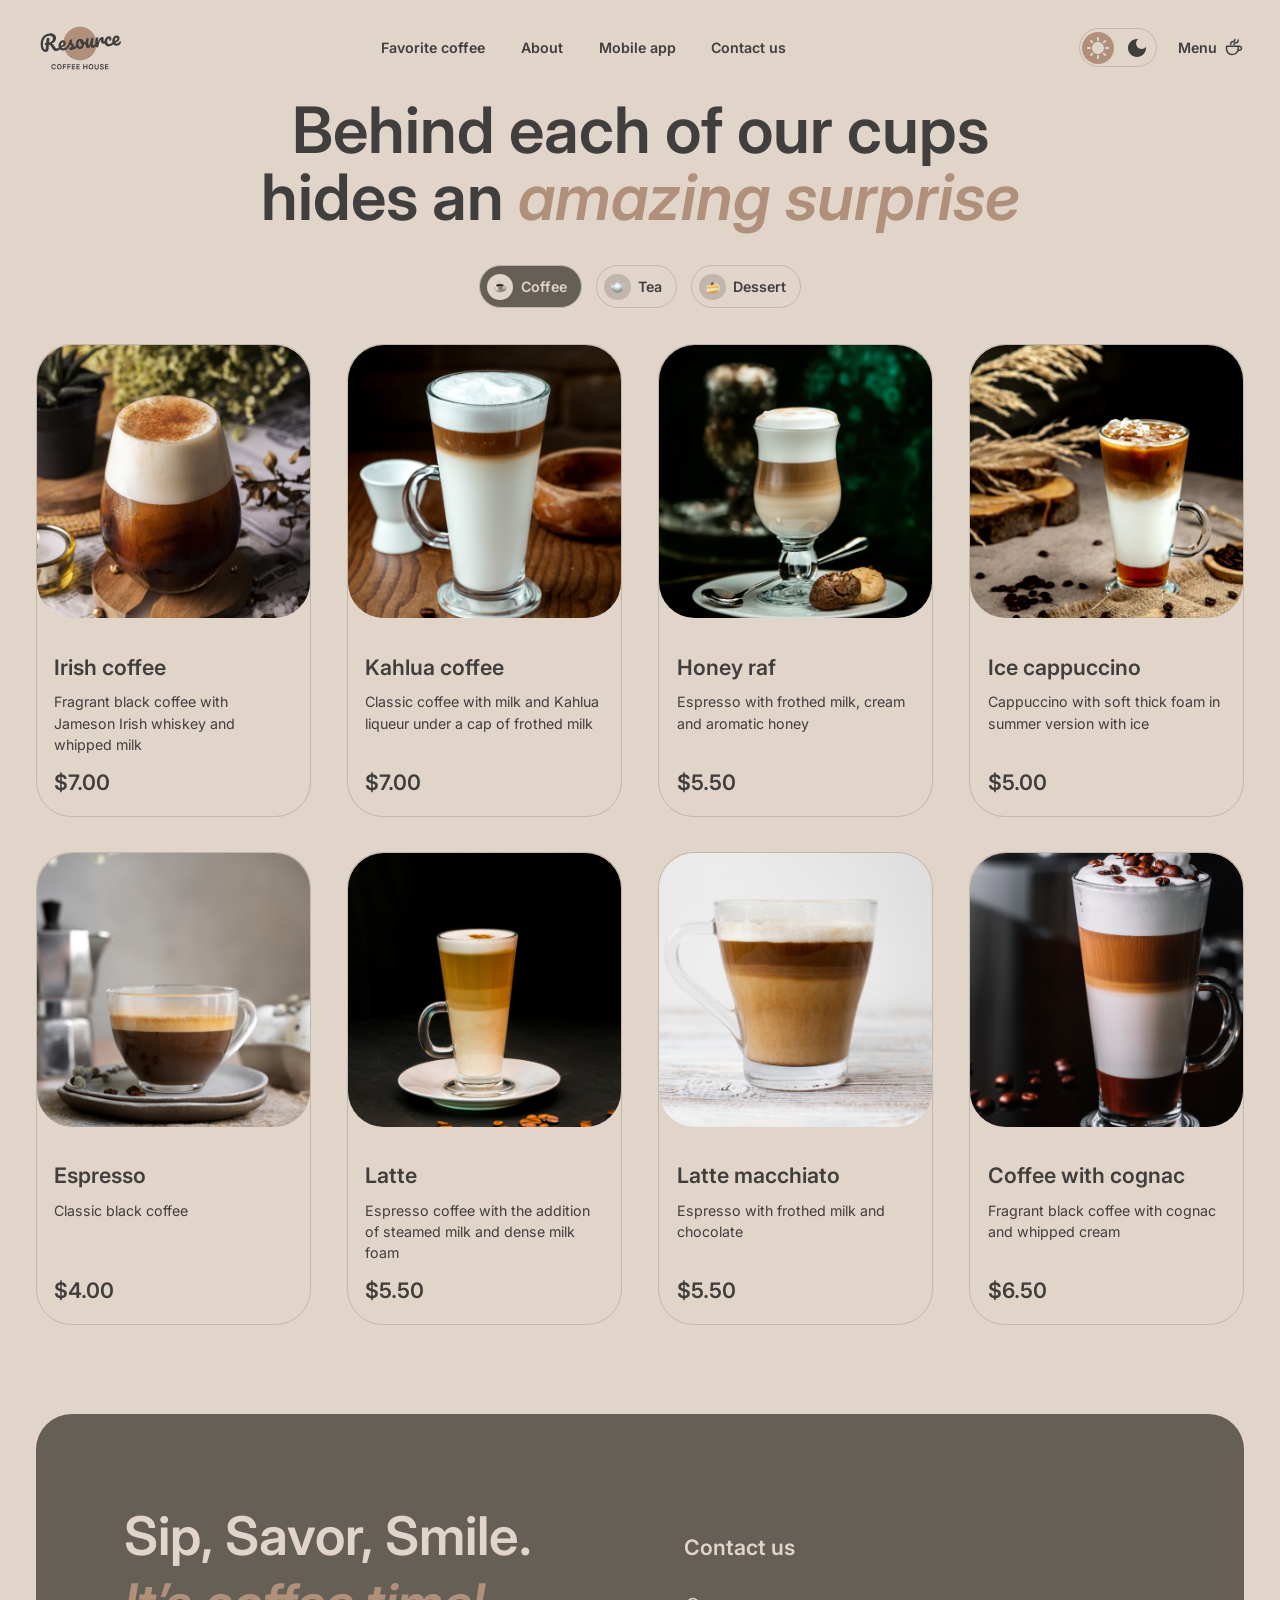
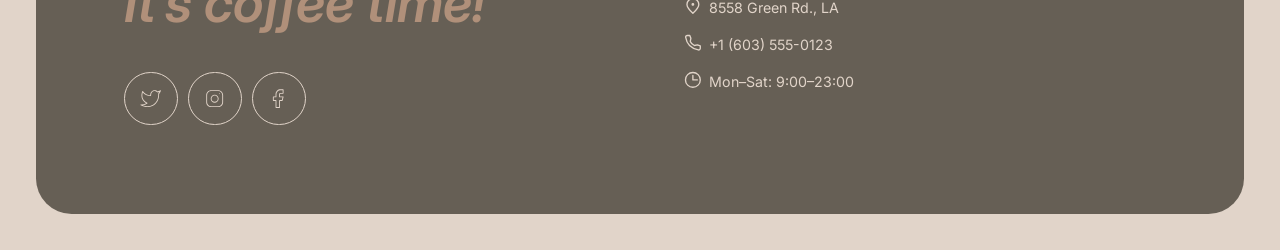
==== menu.html @ c84269b8 "fix: correct tel link URI format" ====
<!DOCTYPE html>
<html lang="en">

<head>
  <meta charset="UTF-8">
  <meta name="viewport" content="width=device-width, initial-scale=1.0">
  <link rel="icon" href="favicon.svg">
  <link rel="preconnect" href="https://fonts.googleapis.com">
  <link rel="preconnect" href="https://fonts.gstatic.com" crossorigin>
  <link
    href="https://fonts.googleapis.com/css2?family=Inter:ital,opsz,wght@0,14..32,100..900;1,14..32,100..900&display=swap"
    rel="stylesheet">
  <title>Coffee house</title>
  <link rel="stylesheet" href="common.css">
  <link rel="stylesheet" href="menu.css">
</head>

<body>
  <header>
    <a href="index.html" class="logo"><img src="assets/logo.svg" alt="Logo" width="100" height="60"></a>
    <nav>
      <ul>
        <li><a href="index.html#favs">Favorite coffee</a></li>
        <li><a href="index.html#about">About</a></li>
        <li><a href="index.html#apps">Mobile app</a></li>
        <li><a href="index.html#contacts">Contact us</a></li>
        <li><a href="menu.html" class="menu-link is-mobile">
          Menu <svg width="20" height="20" style="" viewBox="0 0 20 20" fill="none"
              xmlns="http://www.w3.org/2000/svg">
              <path
                d="M15.418 8.41699C16.9827 8.41699 18.2518 9.68534 18.252 11.25C18.2518 12.8146 16.9827 14.084 15.418 14.084H14.457C13.4932 16.5234 11.116 18.2499 8.33398 18.25C4.69822 18.25 1.75018 15.3027 1.75 11.667V9.7666C1.75004 9.02105 2.35503 8.41699 3.10059 8.41699H15.418ZM3.25 11.667C3.25018 14.4743 5.52665 16.75 8.33398 16.75C11.1412 16.7498 13.4168 14.4742 13.417 11.667V9.91699H3.25V11.667ZM14.917 11.667C14.917 11.9783 14.8934 12.2842 14.8516 12.584H15.418C16.1542 12.584 16.7518 11.9862 16.752 11.25C16.7518 10.5138 16.1542 9.91699 15.418 9.91699H14.917V11.667ZM10.835 1.75C11.2492 1.75 11.585 2.08579 11.585 2.5V2.91699C11.5848 4.25153 10.5025 5.33301 9.16797 5.33301C8.20173 5.33318 7.41814 6.11677 7.41797 7.08301V7.5C7.41797 7.91421 7.08218 8.25 6.66797 8.25C6.2539 8.24982 5.91797 7.91411 5.91797 7.5V7.08301C5.91814 5.28834 7.3733 3.83318 9.16797 3.83301C9.67412 3.83301 10.0848 3.4231 10.085 2.91699V2.5C10.085 2.08579 10.4207 1.75 10.835 1.75ZM14.167 2.16699C14.5812 2.16699 14.917 2.50278 14.917 2.91699V3.45312C14.9166 5.18191 13.515 6.58393 11.7861 6.58398C11.3771 6.58398 11.1336 6.7215 10.9902 6.87207C10.8376 7.03241 10.7501 7.25797 10.75 7.5C10.7498 7.91405 10.4141 8.25 10 8.25C9.58606 8.24982 9.2502 7.91394 9.25 7.5C9.25008 6.9091 9.46107 6.30138 9.90332 5.83691C10.3552 5.36249 11.0048 5.08398 11.7861 5.08398C12.6866 5.08393 13.4166 4.35348 13.417 3.45312V2.91699C13.417 2.50278 13.7528 2.16699 14.167 2.16699Z"
                fill="currentColor" />
            </svg>
        </a></li>
      </ul>
      <div class="header-actions">
        <div class="theme-switch">
          <button class="light active" type="button">
            <svg width="22" height="22" style="" viewBox="0 0 22 22" fill="none" xmlns="http://www.w3.org/2000/svg">
              <path
                d="M10 3V1C10 0.45 10.45 0 11 0C11.55 0 12 0.45 12 1V3C12 3.55 11.55 4 11 4C10.45 4 10 3.55 10 3ZM17.36 6.05L18.77 4.63C19.16 4.24 19.16 3.61 18.77 3.22C18.38 2.83 17.75 2.83 17.36 3.22L15.95 4.64C15.56 5.03 15.56 5.66 15.95 6.05C16.34 6.44 16.97 6.44 17.36 6.05ZM21 10H19C18.45 10 18 10.45 18 11C18 11.55 18.45 12 19 12H21C21.55 12 22 11.55 22 11C22 10.45 21.55 10 21 10ZM11 18C10.45 18 10 18.45 10 19V21C10 21.55 10.45 22 11 22C11.55 22 12 21.55 12 21V19C12 18.45 11.55 18 11 18ZM4.64 6.05L3.22 4.64C2.83 4.25 2.83 3.61 3.22 3.23C3.61 2.85 4.25 2.84 4.63 3.23L6.04 4.64C6.43 5.03 6.43 5.67 6.04 6.05C5.65 6.43 5.02 6.44 4.64 6.05ZM15.95 15.95C15.56 16.34 15.56 16.98 15.95 17.36L17.36 18.77C17.75 19.16 18.39 19.16 18.77 18.77C19.16 18.38 19.16 17.74 18.77 17.36L17.36 15.95C16.98 15.56 16.34 15.56 15.95 15.95ZM1 12H3C3.55 12 4 11.55 4 11C4 10.45 3.55 10 3 10H1C0.45 10 0 10.45 0 11C0 11.55 0.45 12 1 12ZM4.64 18.78L6.05 17.37C6.44 16.98 6.44 16.34 6.05 15.96C5.66 15.58 5.02 15.57 4.64 15.96L3.23 17.37C2.84 17.76 2.84 18.4 3.23 18.78C3.61 19.17 4.25 19.17 4.64 18.78ZM11 5C7.69 5 5 7.69 5 11C5 14.31 7.69 17 11 17C14.31 17 17 14.31 17 11C17 7.69 14.31 5 11 5Z"
                fill="currentColor" />
            </svg>
          </button>
          <button type="button" class="dark">
            <svg width="18" height="18" style="" viewBox="0 0 18 18" fill="none" xmlns="http://www.w3.org/2000/svg">
              <path
                d="M9 0C4.03 0 0 4.03 0 9C0 13.97 4.03 18 9 18C13.97 18 18 13.97 18 9C18 8.54 17.96 8.08 17.9 7.64C16.92 9.01 15.32 9.9 13.5 9.9C10.52 9.9 8.1 7.48 8.1 4.5C8.1 2.69 8.99 1.08 10.36 0.0999999C9.92 0.0399999 9.46 0 9 0Z"
                fill="currentColor" />
            </svg>
          </button>
        </div>
        <a href="menu.html" class="menu-link is-desktop">Menu <svg width="20" height="20" style="" viewBox="0 0 20 20" fill="none"
            xmlns="http://www.w3.org/2000/svg">
            <path
              d="M15.418 8.41699C16.9827 8.41699 18.2518 9.68534 18.252 11.25C18.2518 12.8146 16.9827 14.084 15.418 14.084H14.457C13.4932 16.5234 11.116 18.2499 8.33398 18.25C4.69822 18.25 1.75018 15.3027 1.75 11.667V9.7666C1.75004 9.02105 2.35503 8.41699 3.10059 8.41699H15.418ZM3.25 11.667C3.25018 14.4743 5.52665 16.75 8.33398 16.75C11.1412 16.7498 13.4168 14.4742 13.417 11.667V9.91699H3.25V11.667ZM14.917 11.667C14.917 11.9783 14.8934 12.2842 14.8516 12.584H15.418C16.1542 12.584 16.7518 11.9862 16.752 11.25C16.7518 10.5138 16.1542 9.91699 15.418 9.91699H14.917V11.667ZM10.835 1.75C11.2492 1.75 11.585 2.08579 11.585 2.5V2.91699C11.5848 4.25153 10.5025 5.33301 9.16797 5.33301C8.20173 5.33318 7.41814 6.11677 7.41797 7.08301V7.5C7.41797 7.91421 7.08218 8.25 6.66797 8.25C6.2539 8.24982 5.91797 7.91411 5.91797 7.5V7.08301C5.91814 5.28834 7.3733 3.83318 9.16797 3.83301C9.67412 3.83301 10.0848 3.4231 10.085 2.91699V2.5C10.085 2.08579 10.4207 1.75 10.835 1.75ZM14.167 2.16699C14.5812 2.16699 14.917 2.50278 14.917 2.91699V3.45312C14.9166 5.18191 13.515 6.58393 11.7861 6.58398C11.3771 6.58398 11.1336 6.7215 10.9902 6.87207C10.8376 7.03241 10.7501 7.25797 10.75 7.5C10.7498 7.91405 10.4141 8.25 10 8.25C9.58606 8.24982 9.2502 7.91394 9.25 7.5C9.25008 6.9091 9.46107 6.30138 9.90332 5.83691C10.3552 5.36249 11.0048 5.08398 11.7861 5.08398C12.6866 5.08393 13.4166 4.35348 13.417 3.45312V2.91699C13.417 2.50278 13.7528 2.16699 14.167 2.16699Z"
              fill="currentColor" />
          </svg></a>
        <button class="menu-button" type="button" aria-expanded="false" aria-controls="mobile-menu">
          <svg width="44" height="44" style="" viewBox="0 0 44 44" fill="none" xmlns="http://www.w3.org/2000/svg">
            <rect x="0.5" y="0.5" width="43" height="43" rx="21.5" stroke="currentColor" />
            <path d="M14 18H30" stroke="currentColor" stroke-width="1.5" stroke-linecap="round"
              stroke-linejoin="round" />
            <path d="M14 26H30" stroke="currentColor" stroke-width="1.5" stroke-linecap="round"
              stroke-linejoin="round" />
          </svg>
        </button>
      </div>
    </nav>
  </header>
  <main>
    <section>
      <h1>Behind each of our cups hides an <span class="accent">amazing surprise</span></h1>
      <div class="tabs" data-collapsed="true">
        <form class="tabs__buttons">
          <label for="coffee"><input type="radio" name="tab" id="coffee" checked><div class="icon"><img src="assets/icons/coffee.png" alt=""></div>Coffee</label>
          <label for="tea"><input type="radio" name="tab" id="tea"><div class="icon"><img src="assets/icons/teapot.png" alt=""></div>Tea</label>
          <label for="dessert"><input type="radio" name="tab" id="dessert"><div class="icon"><img src="assets/icons/cake.png" alt=""></div>Dessert</label>
        </form>
        <div class="tabs__content">
          <article class="card" data-category="coffee">
            <div class="card__image">
              <img src="assets/menu/coffee-1.png" alt="Irish coffee"></div>
            <div class="card__content">
              <h3 class="card__title">Irish coffee</h3>
              <p class="card__description">Fragrant black coffee with Jameson Irish whiskey and whipped milk</p>
              <p class="card__price">$7.00</p>
            </div>
          </article>
          <article class="card" data-category="coffee">
            <div class="card__image">
              <img src="assets/menu/coffee-2.png" alt="Kahlua coffee"></div>
            <div class="card__content">
              <h3 class="card__title">Kahlua coffee</h3>
              <p class="card__description">Classic coffee with milk and Kahlua liqueur under a cap of frothed milk</p>
              <p class="card__price">$7.00</p>
            </div>
          </article>
          <article class="card" data-category="coffee">
            <div class="card__image">
              <img src="assets/menu/coffee-3.png" alt="Honey raf"></div>
            <div class="card__content">
              <h3 class="card__title">Honey raf</h3>
              <p class="card__description">Espresso with frothed milk, cream and aromatic honey</p>
              <p class="card__price">$5.50</p>
            </div>
          </article>
          <article class="card" data-category="coffee">
            <div class="card__image">
              <img src="assets/menu/coffee-4.png" alt="Ice cappuccino"></div>
            <div class="card__content">
              <h3 class="card__title">Ice cappuccino</h3>
              <p class="card__description">Cappuccino with soft thick foam in summer version with ice</p>
              <p class="card__price">$5.00</p>
            </div>
          </article>
          <article class="card" data-category="coffee">
            <div class="card__image">
              <img src="assets/menu/coffee-5.png" alt="Espresso"></div>
            <div class="card__content">
              <h3 class="card__title">Espresso</h3>
              <p class="card__description">Classic black coffee</p>
              <p class="card__price">$4.00</p>
            </div>
          </article>
          <article class="card" data-category="coffee">
            <div class="card__image">
              <img src="assets/menu/coffee-6.png" alt="Latte"></div>
            <div class="card__content">
              <h3 class="card__title">Latte</h3>
              <p class="card__description">Espresso coffee with the addition of steamed milk and dense milk foam</p>
              <p class="card__price">$5.50</p>
            </div>
          </article>
          <article class="card" data-category="coffee">
            <div class="card__image">
              <img src="assets/menu/coffee-7.png" alt="Latte macchiato"></div>
            <div class="card__content">
              <h3 class="card__title">Latte macchiato</h3>
              <p class="card__description">Espresso with frothed milk and chocolate</p>
              <p class="card__price">$5.50</p>
            </div>
          </article>
          <article class="card" data-category="coffee">
            <div class="card__image">
              <img src="assets/menu/coffee-8.png" alt="Coffee with cognac"></div>
            <div class="card__content">
              <h3 class="card__title">Coffee with cognac</h3>
              <p class="card__description">Fragrant black coffee with cognac and whipped cream</p>
              <p class="card__price">$6.50</p>
            </div>
          </article>
          <article class="card" data-category="tea">
            <div class="card__image">
              <img src="assets/menu/tea-1.png" alt="Moroccan"></div>
            <div class="card__content">
              <h3 class="card__title">Moroccan</h3>
              <p class="card__description">Fragrant black tea with the addition of tangerine, cinnamon, honey, lemon and mint</p>
              <p class="card__price">$4.50</p>
            </div>
          </article>
          <article class="card" data-category="tea">
            <div class="card__image">
              <img src="assets/menu/tea-2.png" alt="Ginger"></div>
            <div class="card__content">
              <h3 class="card__title">Ginger</h3>
              <p class="card__description">Original black tea with fresh ginger, lemon and honey</p>
              <p class="card__price">$5.00</p>
            </div>
          </article>
          <article class="card" data-category="tea">
            <div class="card__image">
              <img src="assets/menu/tea-3.png" alt="Cranberry"></div>
            <div class="card__content">
              <h3 class="card__title">Cranberry</h3>
              <p class="card__description">Invigorating black tea with cranberry and honey</p>
              <p class="card__price">$5.00</p>
            </div>
          </article>
          <article class="card" data-category="tea">
            <div class="card__image">
              <img src="assets/menu/tea-4.png" alt="Sea buckthorn"></div>
            <div class="card__content">
              <h3 class="card__title">Sea buckthorn</h3>
              <p class="card__description">Toning sweet black tea with sea buckthorn, fresh thyme and cinnamon</p>
              <p class="card__price">$5.50</p>
            </div>
          </article>
          <article class="card" data-category="dessert">
            <div class="card__image">
              <img src="assets/menu/dessert-1.png" alt="Marble cheesecake"></div>
            <div class="card__content">
              <h3 class="card__title">Marble cheesecake</h3>
              <p class="card__description">Philadelphia cheese with lemon zest on a light sponge cake and red currant jam</p>
              <p class="card__price">$3.50</p>
            </div>
          </article>
          <article class="card" data-category="dessert">
            <div class="card__image">
              <img src="assets/menu/dessert-2.png" alt="Red velvet"></div>
            <div class="card__content">
              <h3 class="card__title">Red velvet</h3>
              <p class="card__description">Layer cake with cream cheese frosting</p>
              <p class="card__price">$4.00</p>
            </div>
          </article>
          <article class="card" data-category="dessert">
            <div class="card__image">
              <img src="assets/menu/dessert-3.png" alt="Cheesecakes"></div>
            <div class="card__content">
              <h3 class="card__title">Cheesecakes</h3>
              <p class="card__description">Soft cottage cheese pancakes with sour cream and fresh berries and sprinkled with powdered sugar</p>
              <p class="card__price">$4.50</p>
            </div>
          </article>
          <article class="card" data-category="dessert">
            <div class="card__image">
              <img src="assets/menu/dessert-4.png" alt="Creme brulee"></div>
            <div class="card__content">
              <h3 class="card__title">Creme brulee</h3>
              <p class="card__description">Delicate creamy dessert in a caramel basket with wild berries</p>
              <p class="card__price">$4.00</p>
            </div>
          </article>
          <article class="card" data-category="dessert">
            <div class="card__image">
              <img src="assets/menu/dessert-5.png" alt="Pancakes"></div>
            <div class="card__content">
              <h3 class="card__title">Pancakes</h3>
              <p class="card__description">Tender pancakes with strawberry jam and fresh strawberries</p>
              <p class="card__price">$4.50</p>
            </div>
          </article>
          <article class="card" data-category="dessert">
            <div class="card__image">
              <img src="assets/menu/dessert-6.png" alt="Honey cake"></div>
            <div class="card__content">
              <h3 class="card__title">Honey cake</h3>
              <p class="card__description">Classic honey cake with delicate custard</p>
              <p class="card__price">$4.50</p>
            </div>
          </article>
          <article class="card" data-category="dessert">
            <div class="card__image">
              <img src="assets/menu/dessert-7.png" alt="Chocolate cake"></div>
            <div class="card__content">
              <h3 class="card__title">Chocolate cake</h3>
              <p class="card__description">Cake with hot chocolate filling and nuts with dried apricots</p>
              <p class="card__price">$5.50</p>
            </div>
          </article>
          <article class="card" data-category="dessert">
            <div class="card__image">
              <img src="assets/menu/dessert-8.png" alt="Black forest"></div>
            <div class="card__content">
              <h3 class="card__title">Black forest</h3>
              <p class="card__description">A combination of thin sponge cake with cherry jam and light chocolate mousse</p>
              <p class="card__price">$6.50</p>
            </div>
          </article>
        </div>
      </div>
      <button class="load-button">
        <svg width="100%" style="" viewBox="0 0 24 24" fill="none" xmlns="http://www.w3.org/2000/svg">
        <path d="M1.5 12C1.5 6.20101 6.20101 1.5 12 1.5C16.3064 1.5 20.0062 4.09248 21.626 7.7998C21.7365 8.05281 21.6211 8.34741 21.3682 8.45801C21.1151 8.56855 20.8206 8.45318 20.71 8.2002C19.2435 4.84393 15.8948 2.5 12 2.5C6.75329 2.5 2.5 6.75329 2.5 12C2.5 17.2467 6.75329 21.5 12 21.5C16.7619 21.5 20.706 17.9959 21.3936 13.4258C21.4346 13.1527 21.6898 12.9648 21.9629 13.0059C22.2357 13.0471 22.4238 13.3013 22.3828 13.5742C21.6228 18.6265 17.2641 22.5 12 22.5C6.20101 22.5 1.5 17.799 1.5 12Z" fill="currentColor"/>
        <path d="M21.5 7.40039V3C21.5 2.72386 21.7239 2.5 22 2.5C22.2761 2.5 22.5 2.72386 22.5 3V7.40039C22.4998 8.00759 22.0076 8.49979 21.4004 8.5H17C16.7239 8.5 16.5 8.27614 16.5 8C16.5 7.72386 16.7239 7.5 17 7.5H21.4004C21.4553 7.49979 21.4998 7.45531 21.5 7.40039Z" fill="currentColor"/>
        </svg>
      </button>
    </section>
  </main>

  <footer class="footer" id="contacts">
    <div class="footer__column">
      <h2>Sip, Savor, Smile.&#10;<span class="accent">It’s coffee time!</span></h2>
      <div class="footer__socials">
        <a href="https://x.com" target="_blank" class="footer__social">
          <svg width="100%" style="" viewBox="0 0 24 24" fill="none" xmlns="http://www.w3.org/2000/svg">
          <path d="M14.7042 2.82712C15.6572 2.46345 16.699 2.40179 17.6886 2.64938C18.5666 2.86911 19.3654 3.32363 20.002 3.96091C20.4822 3.78023 21.0843 3.48732 21.6173 3.20602C21.9342 3.03876 22.2174 2.88186 22.421 2.76657C22.5227 2.70898 22.6042 2.66138 22.6602 2.62888C22.6882 2.61264 22.7102 2.60023 22.7247 2.59177C22.7317 2.58765 22.7368 2.58408 22.7403 2.582C22.7419 2.58107 22.7434 2.58054 22.7442 2.58005H22.7452C22.9293 2.47131 23.1628 2.4909 23.3253 2.62985C23.4877 2.76889 23.544 2.9966 23.4649 3.19528H23.464V3.19723C23.4633 3.19877 23.4621 3.20128 23.461 3.20407C23.4588 3.20965 23.4555 3.21812 23.4513 3.22848C23.4428 3.24927 23.43 3.27908 23.4141 3.31735C23.3822 3.39449 23.3363 3.50594 23.2774 3.64157C23.1598 3.91241 22.9918 4.28443 22.7911 4.68942C22.4412 5.3953 21.9617 6.25908 21.4522 6.84079C21.4828 7.06196 21.4993 7.2853 21.5001 7.50876V7.50973C21.5001 13.4345 18.6568 17.7347 14.6104 19.8886C10.576 22.036 5.39518 22.024 0.75692 19.4472C0.554653 19.3347 0.456135 19.0978 0.518638 18.875C0.581144 18.6522 0.788397 18.5017 1.01961 18.5107C3.10299 18.5936 5.1612 18.0884 6.96395 17.0644C5.09785 16.087 3.83004 14.8706 2.99911 13.5586C2.05225 12.0634 1.69162 10.4742 1.62606 9.03317C1.56065 7.59411 1.78865 6.29188 2.03133 5.35348C2.15298 4.88314 2.27973 4.50078 2.37606 4.23434C2.42414 4.10138 2.46494 3.99706 2.49422 3.92477C2.50888 3.88859 2.52003 3.85951 2.5284 3.83981C2.53253 3.83011 2.53675 3.82287 2.53915 3.81735C2.54036 3.81457 2.54133 3.81221 2.54208 3.81052L2.54305 3.80856V3.80759C2.54484 3.80807 2.57077 3.81894 2.96493 3.99411L2.54305 3.80661C2.6162 3.64227 2.77224 3.53024 2.95126 3.51266C3.13052 3.49522 3.30574 3.57524 3.40926 3.72263C4.37219 5.09378 5.65972 6.20566 7.15633 6.95895C8.5076 7.63902 9.99177 8.0068 11.5001 8.04001V7.54001C11.4878 6.52226 11.7877 5.52479 12.3595 4.68259C12.9324 3.83865 13.7512 3.19086 14.7042 2.82712ZM17.4454 3.61911C16.6546 3.42131 15.8222 3.47103 15.0606 3.76169C14.299 4.05239 13.6445 4.56966 13.1866 5.24411C12.7287 5.91864 12.4892 6.71798 12.5001 7.53317V8.54001C12.5001 8.8111 12.2838 9.03298 12.0128 9.04001C10.1731 9.08767 8.34996 8.67989 6.70614 7.85251C5.34111 7.16545 4.13581 6.20577 3.16024 5.03806C3.10825 5.20531 3.05404 5.39489 3.00008 5.60348C2.77402 6.47758 2.56453 7.67636 2.62411 8.98727C2.6836 10.296 3.01071 11.7064 3.84481 13.0234C4.67691 14.3372 6.03322 15.5882 8.20321 16.5527C8.36911 16.6264 8.48198 16.785 8.49813 16.9658C8.51417 17.1464 8.43131 17.3219 8.28133 17.4238C6.70085 18.4966 4.89728 19.174 3.02157 19.417C6.87969 20.9558 10.9231 20.7178 14.1397 19.0058C17.8427 17.0349 20.4996 13.0858 20.5001 7.51169L20.4952 7.32614C20.486 7.14097 20.4636 6.95664 20.4288 6.77438C20.3975 6.61045 20.4506 6.44138 20.5694 6.32419C21.0133 5.88634 21.5012 5.03885 21.8946 4.24509C21.9072 4.21975 21.9185 4.19398 21.9307 4.16891C21.3135 4.48988 20.5692 4.84831 20.004 5.01852C19.8157 5.07514 19.6115 5.01649 19.4825 4.86813C18.9475 4.25301 18.2363 3.817 17.4454 3.61911Z" fill="currentColor"/>
          </svg>
        </a>
        <a href="https://www.instagram.com/" target="_blank" class="footer__social">
          <svg width="100%" style="" viewBox="0 0 24 24" fill="none" xmlns="http://www.w3.org/2000/svg">
          <path d="M15.5 12C15.5 10.067 13.933 8.5 12 8.5C10.067 8.5 8.5 10.067 8.5 12C8.5 13.933 10.067 15.5 12 15.5C13.933 15.5 15.5 13.933 15.5 12ZM16.5 12C16.5 14.4853 14.4853 16.5 12 16.5C9.51472 16.5 7.5 14.4853 7.5 12C7.5 9.51472 9.51472 7.5 12 7.5C14.4853 7.5 16.5 9.51472 16.5 12Z" fill="currentColor"/>
          <path d="M20.5 8C20.5 5.51472 18.4853 3.5 16 3.5H8C5.51472 3.5 3.5 5.51472 3.5 8V16C3.5 18.4853 5.51472 20.5 8 20.5H16C18.4853 20.5 20.5 18.4853 20.5 16V8ZM21.5 16C21.5 19.0376 19.0376 21.5 16 21.5H8C4.96243 21.5 2.5 19.0376 2.5 16V8C2.5 4.96243 4.96243 2.5 8 2.5H16C19.0376 2.5 21.5 4.96243 21.5 8V16Z" fill="currentColor"/>
          <path d="M17.1389 6.16411C17.3236 5.95919 17.6398 5.94238 17.8449 6.127C18.0501 6.31164 18.0665 6.62779 17.882 6.83306L17.8723 6.84477C17.6875 7.05003 17.3705 7.06661 17.1652 6.88188C16.9603 6.69724 16.9438 6.38104 17.1281 6.17583L17.1389 6.16411Z" fill="currentColor"/>
          </svg>
        </a>
        <a href="https://www.facebook.com/" target="_blank" class="footer__social">
          <svg width="100%" style="" viewBox="0 0 24 24" fill="none" xmlns="http://www.w3.org/2000/svg">
          <path d="M12.5 7C12.5 6.60217 12.6581 6.22076 12.9395 5.93945C13.2208 5.65815 13.6022 5.5 14 5.5H16.5V2.5H14C12.8065 2.5 11.6623 2.97445 10.8184 3.81836C9.97445 4.66227 9.5 5.80653 9.5 7V10C9.5 10.2761 9.27614 10.5 9 10.5H6.5V13.5H9C9.27614 13.5 9.5 13.7239 9.5 14V21.5H12.5V14C12.5 13.7239 12.7239 13.5 13 13.5H15.6094L16.3594 10.5H13C12.7239 10.5 12.5 10.2761 12.5 10V7ZM13.5 9.5H17C17.154 9.5 17.2998 9.57102 17.3945 9.69238C17.4891 9.81364 17.5226 9.9719 17.4854 10.1211L16.4854 14.1211C16.4297 14.3437 16.2294 14.5 16 14.5H13.5V22C13.5 22.2761 13.2761 22.5 13 22.5H9C8.72386 22.5 8.5 22.2761 8.5 22V14.5H6C5.72386 14.5 5.5 14.2761 5.5 14V10C5.5 9.72386 5.72386 9.5 6 9.5H8.5V7C8.5 5.54131 9.07988 4.14278 10.1113 3.11133C11.1428 2.07988 12.5413 1.5 14 1.5H17C17.2761 1.5 17.5 1.72386 17.5 2V6C17.5 6.27614 17.2761 6.5 17 6.5H14C13.8674 6.5 13.7403 6.55272 13.6465 6.64648C13.5527 6.74025 13.5 6.86739 13.5 7V9.5Z" fill="currentColor"/>
          </svg>
        </a>
      </div>
    </div>
    <div class="footer__column">
      <h3>Contact us</h3>
      <ul class="footer__links">
        <li><a href="https://maps.app.goo.gl/jWRmJxJvKjDyXDbYA" target="_blank">
            <svg width="100%" style="" viewBox="0 0 20 20" fill="none" xmlns="http://www.w3.org/2000/svg">
              <path
                d="M16.6663 8.33329C16.6663 12.0152 9.99967 18.3333 9.99967 18.3333C9.99967 18.3333 3.33301 12.0152 3.33301 8.33329C3.33301 4.65139 6.31778 1.66663 9.99967 1.66663C13.6816 1.66663 16.6663 4.65139 16.6663 8.33329Z"
                stroke="currentColor" stroke-width="1.5" />
              <path
                d="M10.0003 9.16667C10.4606 9.16667 10.8337 8.79357 10.8337 8.33333C10.8337 7.8731 10.4606 7.5 10.0003 7.5C9.54009 7.5 9.16699 7.8731 9.16699 8.33333C9.16699 8.79357 9.54009 9.16667 10.0003 9.16667Z"
                fill="currentColor" stroke="currentColor" stroke-width="1.5" stroke-linecap="round"
                stroke-linejoin="round" />
            </svg>8558 Green Rd., LA</a></li>
        <li><a href="tel:+16035550123" rel="tel" target="_blank">
            <svg width="100%" style="" viewBox="0 0 20 20" fill="none" xmlns="http://www.w3.org/2000/svg">
              <path
                d="M15.0984 12.2516L11.6665 12.9166C9.34845 11.7531 7.91654 10.4166 7.08321 8.33329L7.72483 4.89154L6.51197 1.66663L3.72946 1.66663C2.60191 1.66663 1.71466 2.59958 1.90108 3.71161C2.29888 6.08454 3.37231 10.0391 6.24987 12.9166C9.27338 15.9401 13.5661 17.3318 16.1378 17.9288C17.299 18.1983 18.3332 17.2908 18.3332 16.0988L18.3332 13.4843L15.0984 12.2516Z"
                stroke="currentColor" stroke-width="1.5" stroke-linecap="round" stroke-linejoin="round" />
            </svg>+1 (603) 555-0123</a></li>
        <li>
          <svg width="100%" style="" viewBox="0 0 20 20" fill="none" xmlns="http://www.w3.org/2000/svg">
            <g clip-path="url(#clip0_217_1736)">
              <path d="M10 5L10 10L15 10" stroke="currentColor" stroke-width="1.5" stroke-linecap="round"
                stroke-linejoin="round" />
              <path
                d="M10.0003 18.3333C14.6027 18.3333 18.3337 14.6023 18.3337 9.99996C18.3337 5.39759 14.6027 1.66663 10.0003 1.66663C5.39795 1.66663 1.66699 5.39759 1.66699 9.99996C1.66699 14.6023 5.39795 18.3333 10.0003 18.3333Z"
                stroke="currentColor" stroke-width="1.5" stroke-linecap="round" stroke-linejoin="round" />
            </g>
            <defs>
              <clipPath id="clip0_217_1736">
                <rect width="20" height="20" fill="currentColor" />
              </clipPath>
            </defs>
          </svg>Mon–Sat: 9:00–23:00
        </li>
      </ul>
    </div>
  </footer>
  <script src="script.js"></script>
</body>

</html>
---- common.css ----
/* FLUID RESPONSIVE */
:root {
  --font-from-0: 0;
  --font-to-0: 16;
  --vw-from-0: calc(1 / 100);
  --vw-to-0: calc(379 / 100);
  --coefficient-0: calc((var(--font-to-0) - var(--font-from-0)) / (var(--vw-to-0) - var(--vw-from-0)));
  --base-0: calc((var(--font-from-0) - var(--vw-from-0) * var(--coefficient-0)) / 16);

  --font-from-1: 16;
  --font-to-1: 20.168;
  --vw-from-1: calc(379 / 100);
  --vw-to-1: calc(479 / 100);
  --coefficient-1: calc((var(--font-to-1) - var(--font-from-1)) / (var(--vw-to-1) - var(--vw-from-1)));
  --base-1: calc((var(--font-from-1) - var(--vw-from-1) * var(--coefficient-1)) / 16);

  --font-from-2: 10;
  --font-to-2: 16;
  --vw-from-2: calc(479 / 100);
  --vw-to-2: calc(768 / 100);
  --coefficient-2: calc((var(--font-to-2) - var(--font-from-2)) / (var(--vw-to-2) - var(--vw-from-2)));
  --base-2: calc((var(--font-from-2) - var(--vw-from-2) * var(--coefficient-2)) / 16);

  --font-from-3: 8.544;
  --font-to-3: 16;
  --vw-from-3: calc(768 / 100);
  --vw-to-3: calc(1440 / 100);
  --coefficient-3: calc((var(--font-to-3) - var(--font-from-3)) / (var(--vw-to-3) - var(--vw-from-3)));
  --base-3: calc((var(--font-from-3) - var(--vw-from-3) * var(--coefficient-3)) / 16);

  --font-size-4: 1;
}

html { font-size: calc(var(--font-size-4) * 1rem); }
@media screen and (max-width:1440px) { html { font-size: calc(var(--base-3) * 1rem + var(--coefficient-3) * 1vw); } }
@media screen and (max-width:768px) { html { font-size: calc(var(--base-2) * 1rem + var(--coefficient-2) * 1vw); } }
@media screen and (max-width:479px) { html { font-size: calc(var(--base-1) * 1rem + var(--coefficient-1) * 1vw); } }
@media screen and (max-width:379px) { html { font-size: calc(var(--base-0) * 1rem + var(--coefficient-0) * 1vw); } }

/* VARS */
:root {
  --color-text-primary: #403F3D;
  --color-text-inverse: #E1D4C9;
  --color-text-accent: #B0907A;
  --color-bg-page: #E1D4C9;
  --color-bg-container: #665F55;
  --color-bg-overlay: #403F3D50;
  --color-border-primary: #C1B6AD;
  --color-border-inverse: #665F55;
}

:root:has(body.dark-mode) {
  --color-text-primary: #E1D4C9;
  --color-text-inverse: #E1D4C9;
  --color-text-accent: #B0907A;
  --color-bg-page: #292826;
  --color-bg-container: #403F3D;
  --color-bg-overlay: #29282650;
  --color-border-primary: #665F55;
  --color-border-inverse: #C1B6AD;
}

/* Reset */
*,
*::before,
*::after {
  box-sizing: border-box;
  scroll-behavior: smooth;
}

*:not(dialog) {
  margin: 0;
}

html {
  -moz-text-size-adjust: none;
  -webkit-text-size-adjust: none;
  text-size-adjust: none;
}

body {
  min-height: 100vh;
  line-height: 1.5;
  font-family: "Inter", sans-serif;
  font-optical-sizing: auto;
  font-weight: 400;
  font-style: normal;
  color: var(--color-text-primary);
  background-color: var(--color-bg-page);
  margin: 0;
  transition: all 0.3s ease;
  padding: 0 2.5rem;

  @media (max-width: 479px) {
    padding: 0 1rem;
  }

  &:has(nav.active) {
    overflow: hidden;
  }
}

a:not([class]) {
  text-decoration-skip-ink: auto;
  color: currentColor;
}

img,
picture {
  max-width: 100%;
  display: block;
}

input, button,
textarea, select {
  font-family: inherit;
  font-size: inherit;
}

h1 {
  font-size: 4.5rem;
  line-height: 1.05;
  font-weight: 600;

  @media (max-width: 479px) {
    font-size: 2.625rem;
  }
}

h2 {
  font-size: 3.75rem;
  line-height: 1.25;
  font-weight: 600;

  @media (max-width: 479px) {
    font-size: 2rem;
  }
}

h3 {
  font-size: 1.5rem;
  line-height: 1.25;
  font-weight: 600;
}

section {
  max-width: 85rem;
  margin: 0 auto;
  margin-bottom: 6.25rem;
}

.button-primary {
  width: 12.5rem;
  background-color: var(--color-bg-page);
  border-radius: 6.25rem;
  color: var(--color-text-primary);
  text-decoration: none;
  font-weight: 600;
  text-align: center;
  padding-block: 1.25rem;
  display: grid;
  grid-template-columns: max-content 0;
  gap: 0;
  align-items: center;
  justify-content: center;
  transition: all 0.3s ease;

  svg {
    width: 1.03125rem;
    height: 1.03125rem;
    opacity: 0;
    transform: translateX(1.25rem);
    transition: all 0.3s ease;
  }

  &:hover {
    gap: 0.5rem;
    grid-template-columns: max-content 1.03125rem;

    svg {
      opacity: 1;
      transform: translateX(0);
    }
  }
}

span.accent {
  font-style: italic;
  color: var(--color-text-accent);
}

/* MENU */
header {
  max-width: 85rem;
  margin: 0 auto;
  padding-block: 1.25rem;
  display: flex;
  justify-content: space-between;
  align-items: center;
  position: relative;
  z-index: 1;
}
header nav {
  display: flex;
  align-items: center;
  width: 100%;
  font-weight: 600;
  line-height: 1.5;
}
header ul {
  list-style: none;
  display: flex;
  gap: 2.5rem;
  margin: 0 auto;
  padding: 0;
}
header a {
  text-decoration: none;
  color: var(--color-text-primary);

  &:hover {
    text-decoration: underline;
    text-decoration-thickness: 0.125rem;
    text-underline-offset: 0.25rem;
  }
}

.header-actions {
  display: flex;
  gap: 1.5rem;
  align-items: center;

  @media (max-width: 479px) {
    gap: 0.75rem;
  }
}

.theme-switch {
  padding: 0.1875rem;
  border: 0.0625rem solid var(--color-border-primary);
  border-radius: 6.25rem;
  display: flex;
  gap: 0.5rem;

  button {
    background: none;
    border: none;
    cursor: pointer;
    padding: 0;
    width: 2.25rem;
    height: 2.25rem;
    display: flex;
    align-items: center;
    justify-content: center;
    border-radius: 6.25rem;
    transition: all 0.3s ease;
    color: var(--color-text-primary);

    &.active {
      background-color: var(--color-text-accent);
      color: var(--color-text-inverse);
    }

    &:hover {
      background-color: var(--color-border-inverse);
      color: var(--color-text-inverse);
    }
  }
}

.menu-link {
  display: flex;
  gap: 0.5rem;
  position: relative;

  &.is-desktop {
    display: flex;
  }

  &.is-mobile {
    display: none;
  }

  @media (max-width: 768px) {
    &.is-desktop {
      display: none;
    }

    &.is-mobile {
      display: flex;
    }
  }

  &:hover {
    text-decoration: none;

    &:after {
      content: '';
      position: absolute;
      bottom: 0;
      left: 0;
      width: 100%;
      height: 0.125rem;
      background-color: var(--color-text-primary);
      transition: width 0.3s ease;
    }
  }
}

.menu-button {
  background: none;
  border: none;
  cursor: pointer;
  padding: 0;
  width: 2.75rem;
  height: 2.75rem;
  display: flex;
  align-items: center;
  justify-content: center;
  border-radius: 6.25rem;
  transition: all 0.3s ease;
  color: var(--color-text-primary);

  @media (min-width: 769px) {
    display: none;
  }

  svg path {
    transform-box: view-box;
    transform-origin: center;
    transition: transform 0.3s ease;
  }
}

header nav.active .menu-button svg path:nth-of-type(1) {
  transform: rotate(45deg) translateY(4px);
}

header nav.active .menu-button svg path:nth-of-type(2) {
  transform: rotate(-45deg) translateY(-4px);
}

.logo {
  width: 6.25rem;
  height: auto;
  flex-shrink: 0;
}

@media (max-width: 768px) {
  header nav {
    justify-content: end;
  }
  header nav ul {
    position: fixed;
    top: 0;
    left: 0;
    width: 100%;
    height: 100%;
    background-color: var(--color-bg-page);
    display: flex;
    flex-direction: column;
    align-items: center;
    justify-content: center;
    z-index: -1;
    transform: translateX(100%);
    transition: transform 0.3s ease;
    gap: 3.75rem;
    font-size: 2rem;
    line-height: 1.25;

    .menu-link {
      margin-top: 2.5rem;
      gap: 1rem;
      svg {
        width: 2.5rem;
        height: 2.5rem;
      }
    }
  }

  header nav.active ul {
    transform: translateX(0);
  }
}

/* FOOTER */
.footer {
  max-width: 85rem;
  margin: 0 auto;
  margin-bottom: 2.5rem;
  background-color: var(--color-bg-container);
  border-radius: 2.5rem;
  padding: 6.25rem;
  display: grid;
  grid-template-columns: 1fr 1fr;
  gap: 6.25rem;
  align-items: center;
  color: var(--color-text-inverse);

  @media (max-width: 768px) {
    padding: 6.25rem 3.75rem;
    grid-template-columns: 1fr;

    h2 {
      white-space: pre-line;
    }
  }

  @media (max-width: 479px) {
    padding: 3.75rem 1rem;
    gap: 2.5rem;
  }
}

.footer__column {
  display: flex;
  flex-direction: column;
  gap: 2.5rem;
}

.footer__socials {
  display: flex;
  gap: 0.75rem;
}

.footer__social {
  width: 3.75rem;
  height: 3.75rem;
  color: var(--color-text-inverse);
  border-radius: 100vw;
  background-color: transparent;
  transition: all 0.3s ease;
  border: 1px solid var(--color-text-inverse);
  display: grid;

  svg {
    width: 1.5rem;
    height: 1.5rem;
    place-self: center;
  }

  &:hover {
    background-color: var(--color-text-inverse);
    color: var(--color-bg-container);
  }
}

.footer__links {
  list-style: none;
  display: flex;
  flex-direction: column;
  padding: 0;
  align-items: flex-start;
  gap: 1rem;


  svg {
    width: 1.25rem;
    height: 1.25rem;
  }
  li a, li:not(:has(a)) {
    display: inline-flex;
    gap: 0.5rem;
    text-decoration: none;
    border-bottom: 0.125rem solid transparent;

    &:hover {
      border-bottom: 0.125rem solid var(--color-text-inverse);    }
  }
}
---- menu.css ----
h1 {
  text-align: center;
  text-wrap: balance;
}

.tabs__buttons {
  display: flex;
  justify-content: center;
  padding-block: 2.5rem;
  gap: 1rem;

  input {
    opacity: 0;
    width: 0;
    height: 0;
  }

  label {
    padding: 0.5rem 1rem 0.5rem 0.5rem;
    cursor: pointer;
    background-color: var(--color-bg-page);
    border: 1px solid var(--color-border-primary);
    border-radius: 100vw;
    display: flex;
    align-items: center;
    font-weight: 600;
    line-height: 1.5;
    transition: all 0.3s ease;

    &:hover, &:has(input:checked) {
      background-color: var(--color-bg-container);
      color: var(--color-bg-page);

      .icon {
        background-color: var(--color-bg-page);
      }
    }
  }

  .icon {
    width: 1.875rem;
    height: 1.875rem;
    padding: 0.1875rem 0.4375rem;
    background-color: var(--color-border-primary);
    border-radius: 100vw;
    margin-right: 0.5rem;
    aspect-ratio: 1;
    display: inline-flex;
    align-items: center;
    transition: all 0.3s ease;
  }
}

.tabs__content {
  display: grid;
  grid-template-columns: repeat(4, 1fr);
  gap: 2.5rem;
  transition: all 0.3s ease;

  @media (max-width: 768px) {
    grid-template-columns: repeat(2, 1fr);
  }

  @media (max-width: 480px) {
    grid-template-columns: 1fr;
  }
}

.card {
  display: flex;
  flex-direction: column;
  gap: 1.25rem;
  border-radius: 2.5rem;
  border: 1px solid var(--color-border-primary);
  opacity: 1;
  transition: opacity 0.5s ease;
  display: none;

  @starting-style {
    opacity: 0;
  }
}

.card__image {
  width: 100%;
  aspect-ratio: 1;
  overflow: hidden;
  border-radius: 2.5rem;

  img {
    width: 100%;
    height: 100%;
    object-fit: cover;
    scale: 1.1;
    transition: scale 0.3s ease;

    &:hover {
      scale: 1;
    }
  }
}

.card__content {
  display: flex;
  flex-direction: column;
  gap: 0.75rem;
  padding: 1.25rem;
  flex-grow: 1;
}

.card__description {
  margin-bottom: auto;
}

.card__price {
  font-size: 1.5rem;
  font-weight: 600;
}

.tabs:has(#coffee:checked) {
  .card[data-category="coffee"] {
    display: flex;
  }
}
.tabs:has(#tea:checked) {
  .card[data-category="tea"] {
    display: flex;
  }
}

.tabs:has(#dessert:checked) {
  .card[data-category="dessert"] {
    display: flex;
  }
}

.load-button {
  padding: 1.125rem;
  background-color: transparent;
  border: 1px solid var(--color-border-primary);
  border-radius: 100vw;
  margin: 2.5rem auto 0;
  width: 3.75rem;
  height: 3.75rem;
  display: none;
  cursor: pointer;
  rotate: -0turn;
  transition: all 0.3s ease;

  &:hover {
    background-color: var(--color-border-primary);
    rotate: 0.15turn;
  }
}

@media (max-width: 768px) {
  .tabs[data-collapsed="true"]:has(#coffee:checked) {
    .card:nth-child(n+5 of [data-category="coffee"]) {
      display: none;
    }
    &:has(.card:nth-child(5 of [data-category="coffee"])) + .load-button {
        display: block;
    }
  }

  .tabs[data-collapsed="true"]:has(#tea:checked) {
    .card:nth-child(n+5 of [data-category="tea"]) {
      display: none;
    }
    &:has(.card:nth-child(5 of [data-category="tea"])) + .load-button {
        display: block;
    }
  }

  .tabs[data-collapsed="true"]:has(#dessert:checked) {
    .card:nth-child(n+5 of [data-category="dessert"]) {
      display: none;
    }
    &:has(.card:nth-child(5 of [data-category="dessert"])) + .load-button {
        display: block;
    }
  }
}
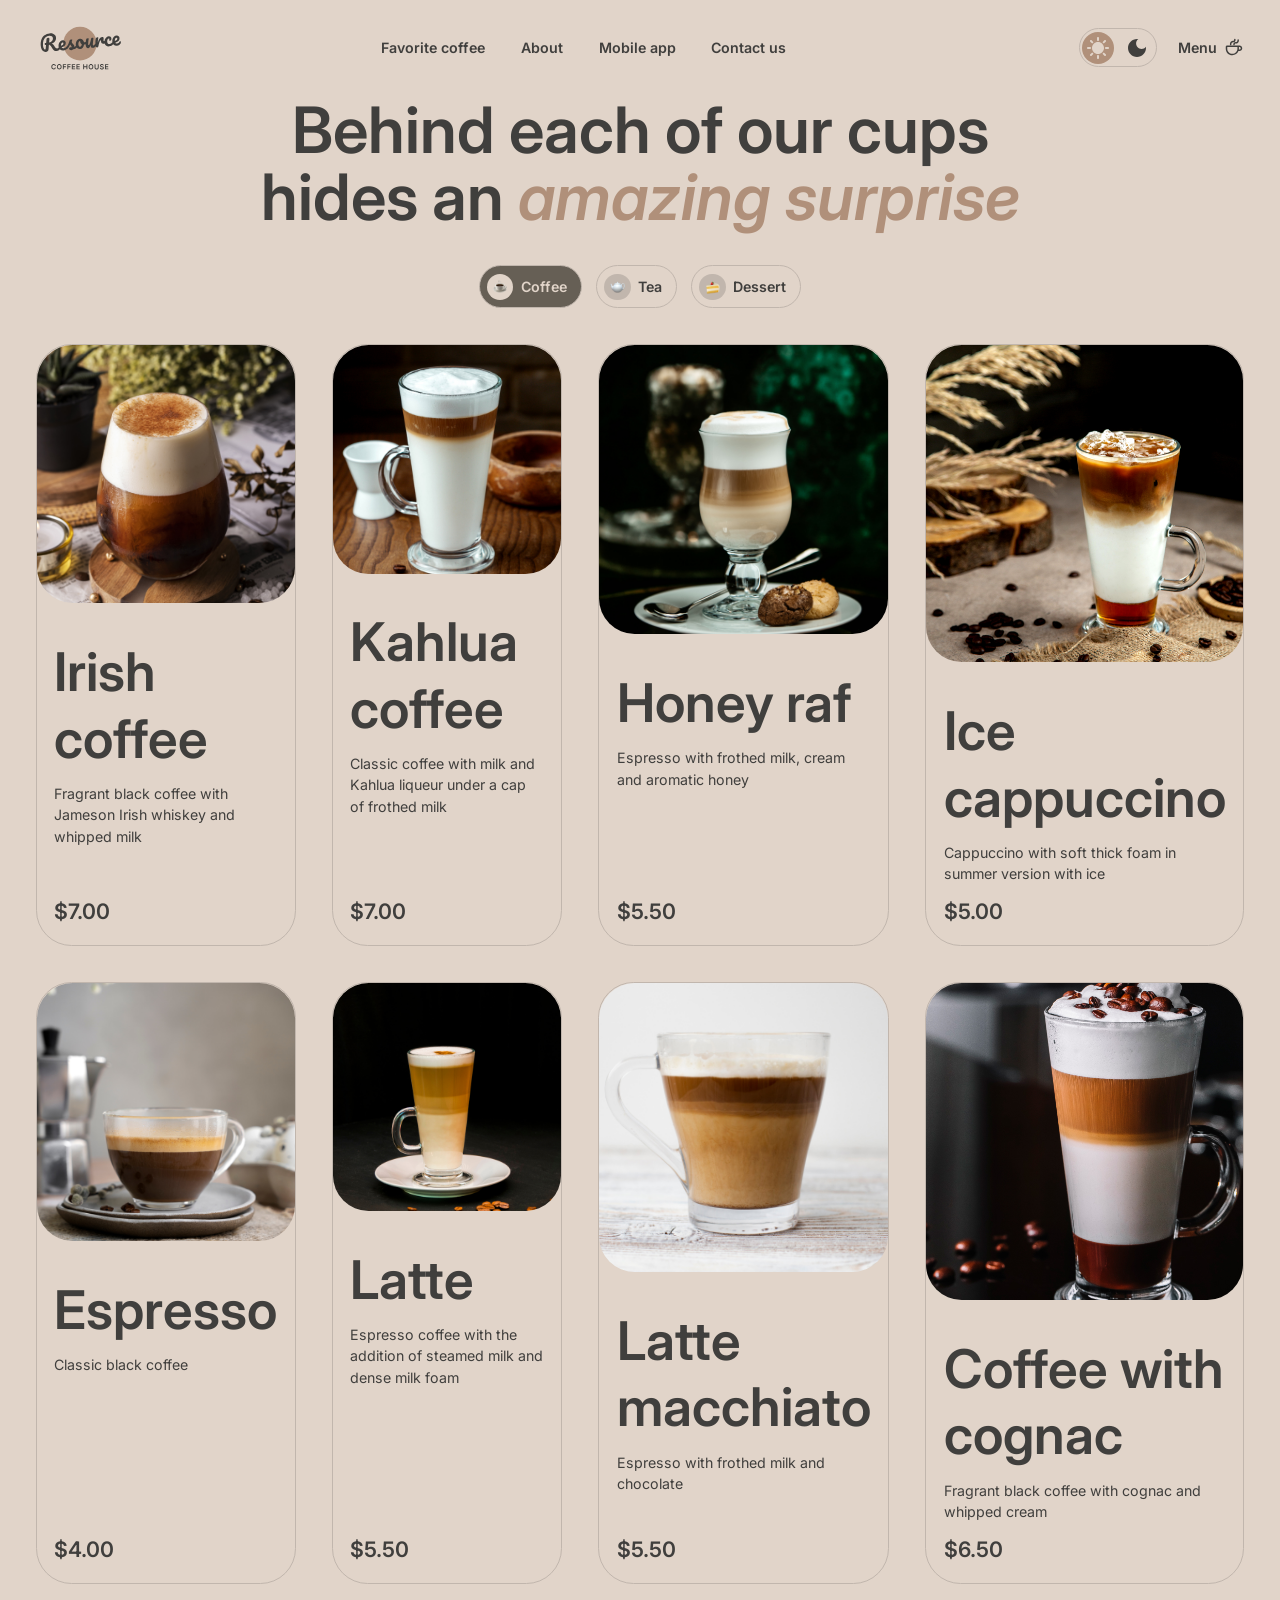
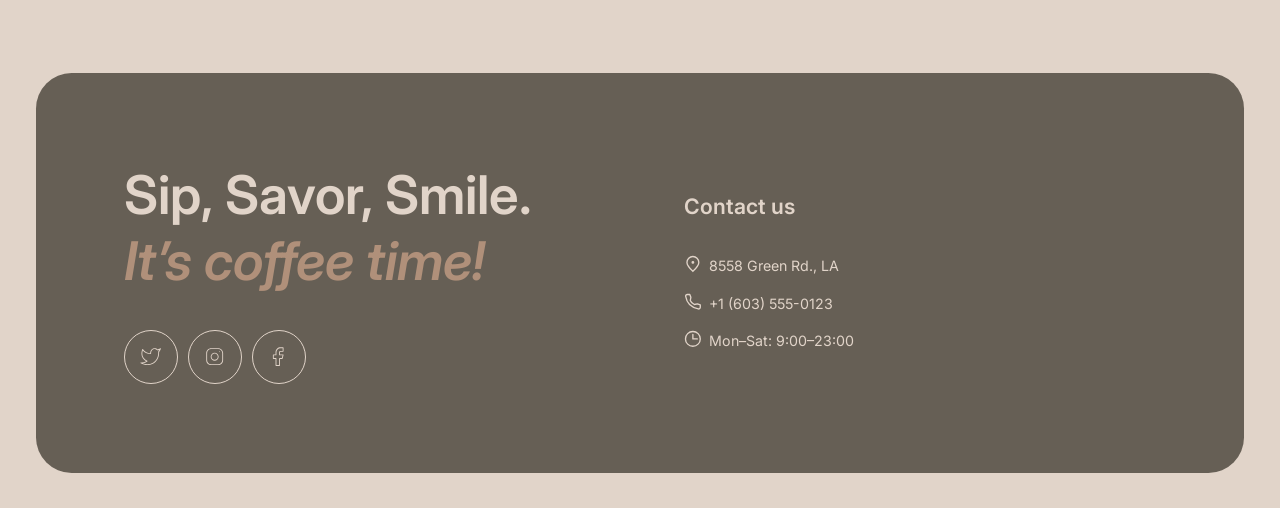
==== commit 0ac5841d: "fix: fix heading levels and tab icon markup" ====
--- a/menu.html
+++ b/menu.html
@@ -73,16 +73,16 @@
       <h1>Behind each of our cups hides an <span class="accent">amazing surprise</span></h1>
       <div class="tabs" data-collapsed="true">
         <form class="tabs__buttons">
-          <label for="coffee"><input type="radio" name="tab" id="coffee" checked><div class="icon"><img src="assets/icons/coffee.png" alt=""></div>Coffee</label>
-          <label for="tea"><input type="radio" name="tab" id="tea"><div class="icon"><img src="assets/icons/teapot.png" alt=""></div>Tea</label>
-          <label for="dessert"><input type="radio" name="tab" id="dessert"><div class="icon"><img src="assets/icons/cake.png" alt=""></div>Dessert</label>
+          <label for="coffee"><input type="radio" name="tab" id="coffee" checked><span class="icon"><img src="assets/icons/coffee.png" alt=""></span>Coffee</label>
+          <label for="tea"><input type="radio" name="tab" id="tea"><span class="icon"><img src="assets/icons/teapot.png" alt=""></span>Tea</label>
+          <label for="dessert"><input type="radio" name="tab" id="dessert"><span class="icon"><img src="assets/icons/cake.png" alt=""></span>Dessert</label>
         </form>
         <div class="tabs__content">
           <article class="card" data-category="coffee">
             <div class="card__image">
               <img src="assets/menu/coffee-1.png" alt="Irish coffee"></div>
             <div class="card__content">
-              <h3 class="card__title">Irish coffee</h3>
+              <h2 class="card__title">Irish coffee</h2>
               <p class="card__description">Fragrant black coffee with Jameson Irish whiskey and whipped milk</p>
               <p class="card__price">$7.00</p>
             </div>
@@ -91,7 +91,7 @@
             <div class="card__image">
               <img src="assets/menu/coffee-2.png" alt="Kahlua coffee"></div>
             <div class="card__content">
-              <h3 class="card__title">Kahlua coffee</h3>
+              <h2 class="card__title">Kahlua coffee</h2>
               <p class="card__description">Classic coffee with milk and Kahlua liqueur under a cap of frothed milk</p>
               <p class="card__price">$7.00</p>
             </div>
@@ -100,7 +100,7 @@
             <div class="card__image">
               <img src="assets/menu/coffee-3.png" alt="Honey raf"></div>
             <div class="card__content">
-              <h3 class="card__title">Honey raf</h3>
+              <h2 class="card__title">Honey raf</h2>
               <p class="card__description">Espresso with frothed milk, cream and aromatic honey</p>
               <p class="card__price">$5.50</p>
             </div>
@@ -109,7 +109,7 @@
             <div class="card__image">
               <img src="assets/menu/coffee-4.png" alt="Ice cappuccino"></div>
             <div class="card__content">
-              <h3 class="card__title">Ice cappuccino</h3>
+              <h2 class="card__title">Ice cappuccino</h2>
               <p class="card__description">Cappuccino with soft thick foam in summer version with ice</p>
               <p class="card__price">$5.00</p>
             </div>
@@ -118,7 +118,7 @@
             <div class="card__image">
               <img src="assets/menu/coffee-5.png" alt="Espresso"></div>
             <div class="card__content">
-              <h3 class="card__title">Espresso</h3>
+              <h2 class="card__title">Espresso</h2>
               <p class="card__description">Classic black coffee</p>
               <p class="card__price">$4.00</p>
             </div>
@@ -127,7 +127,7 @@
             <div class="card__image">
               <img src="assets/menu/coffee-6.png" alt="Latte"></div>
             <div class="card__content">
-              <h3 class="card__title">Latte</h3>
+              <h2 class="card__title">Latte</h2>
               <p class="card__description">Espresso coffee with the addition of steamed milk and dense milk foam</p>
               <p class="card__price">$5.50</p>
             </div>
@@ -136,7 +136,7 @@
             <div class="card__image">
               <img src="assets/menu/coffee-7.png" alt="Latte macchiato"></div>
             <div class="card__content">
-              <h3 class="card__title">Latte macchiato</h3>
+              <h2 class="card__title">Latte macchiato</h2>
               <p class="card__description">Espresso with frothed milk and chocolate</p>
               <p class="card__price">$5.50</p>
             </div>
@@ -145,7 +145,7 @@
             <div class="card__image">
               <img src="assets/menu/coffee-8.png" alt="Coffee with cognac"></div>
             <div class="card__content">
-              <h3 class="card__title">Coffee with cognac</h3>
+              <h2 class="card__title">Coffee with cognac</h2>
               <p class="card__description">Fragrant black coffee with cognac and whipped cream</p>
               <p class="card__price">$6.50</p>
             </div>
@@ -154,7 +154,7 @@
             <div class="card__image">
               <img src="assets/menu/tea-1.png" alt="Moroccan"></div>
             <div class="card__content">
-              <h3 class="card__title">Moroccan</h3>
+              <h2 class="card__title">Moroccan</h2>
               <p class="card__description">Fragrant black tea with the addition of tangerine, cinnamon, honey, lemon and mint</p>
               <p class="card__price">$4.50</p>
             </div>
@@ -163,7 +163,7 @@
             <div class="card__image">
               <img src="assets/menu/tea-2.png" alt="Ginger"></div>
             <div class="card__content">
-              <h3 class="card__title">Ginger</h3>
+              <h2 class="card__title">Ginger</h2>
               <p class="card__description">Original black tea with fresh ginger, lemon and honey</p>
               <p class="card__price">$5.00</p>
             </div>
@@ -172,7 +172,7 @@
             <div class="card__image">
               <img src="assets/menu/tea-3.png" alt="Cranberry"></div>
             <div class="card__content">
-              <h3 class="card__title">Cranberry</h3>
+              <h2 class="card__title">Cranberry</h2>
               <p class="card__description">Invigorating black tea with cranberry and honey</p>
               <p class="card__price">$5.00</p>
             </div>
@@ -181,7 +181,7 @@
             <div class="card__image">
               <img src="assets/menu/tea-4.png" alt="Sea buckthorn"></div>
             <div class="card__content">
-              <h3 class="card__title">Sea buckthorn</h3>
+              <h2 class="card__title">Sea buckthorn</h2>
               <p class="card__description">Toning sweet black tea with sea buckthorn, fresh thyme and cinnamon</p>
               <p class="card__price">$5.50</p>
             </div>
@@ -190,7 +190,7 @@
             <div class="card__image">
               <img src="assets/menu/dessert-1.png" alt="Marble cheesecake"></div>
             <div class="card__content">
-              <h3 class="card__title">Marble cheesecake</h3>
+              <h2 class="card__title">Marble cheesecake</h2>
               <p class="card__description">Philadelphia cheese with lemon zest on a light sponge cake and red currant jam</p>
               <p class="card__price">$3.50</p>
             </div>
@@ -199,7 +199,7 @@
             <div class="card__image">
               <img src="assets/menu/dessert-2.png" alt="Red velvet"></div>
             <div class="card__content">
-              <h3 class="card__title">Red velvet</h3>
+              <h2 class="card__title">Red velvet</h2>
               <p class="card__description">Layer cake with cream cheese frosting</p>
               <p class="card__price">$4.00</p>
             </div>
@@ -208,7 +208,7 @@
             <div class="card__image">
               <img src="assets/menu/dessert-3.png" alt="Cheesecakes"></div>
             <div class="card__content">
-              <h3 class="card__title">Cheesecakes</h3>
+              <h2 class="card__title">Cheesecakes</h2>
               <p class="card__description">Soft cottage cheese pancakes with sour cream and fresh berries and sprinkled with powdered sugar</p>
               <p class="card__price">$4.50</p>
             </div>
@@ -217,7 +217,7 @@
             <div class="card__image">
               <img src="assets/menu/dessert-4.png" alt="Creme brulee"></div>
             <div class="card__content">
-              <h3 class="card__title">Creme brulee</h3>
+              <h2 class="card__title">Creme brulee</h2>
               <p class="card__description">Delicate creamy dessert in a caramel basket with wild berries</p>
               <p class="card__price">$4.00</p>
             </div>
@@ -226,7 +226,7 @@
             <div class="card__image">
               <img src="assets/menu/dessert-5.png" alt="Pancakes"></div>
             <div class="card__content">
-              <h3 class="card__title">Pancakes</h3>
+              <h2 class="card__title">Pancakes</h2>
               <p class="card__description">Tender pancakes with strawberry jam and fresh strawberries</p>
               <p class="card__price">$4.50</p>
             </div>
@@ -235,7 +235,7 @@
             <div class="card__image">
               <img src="assets/menu/dessert-6.png" alt="Honey cake"></div>
             <div class="card__content">
-              <h3 class="card__title">Honey cake</h3>
+              <h2 class="card__title">Honey cake</h2>
               <p class="card__description">Classic honey cake with delicate custard</p>
               <p class="card__price">$4.50</p>
             </div>
@@ -244,7 +244,7 @@
             <div class="card__image">
               <img src="assets/menu/dessert-7.png" alt="Chocolate cake"></div>
             <div class="card__content">
-              <h3 class="card__title">Chocolate cake</h3>
+              <h2 class="card__title">Chocolate cake</h2>
               <p class="card__description">Cake with hot chocolate filling and nuts with dried apricots</p>
               <p class="card__price">$5.50</p>
             </div>
@@ -253,7 +253,7 @@
             <div class="card__image">
               <img src="assets/menu/dessert-8.png" alt="Black forest"></div>
             <div class="card__content">
-              <h3 class="card__title">Black forest</h3>
+              <h2 class="card__title">Black forest</h2>
               <p class="card__description">A combination of thin sponge cake with cherry jam and light chocolate mousse</p>
               <p class="card__price">$6.50</p>
             </div>
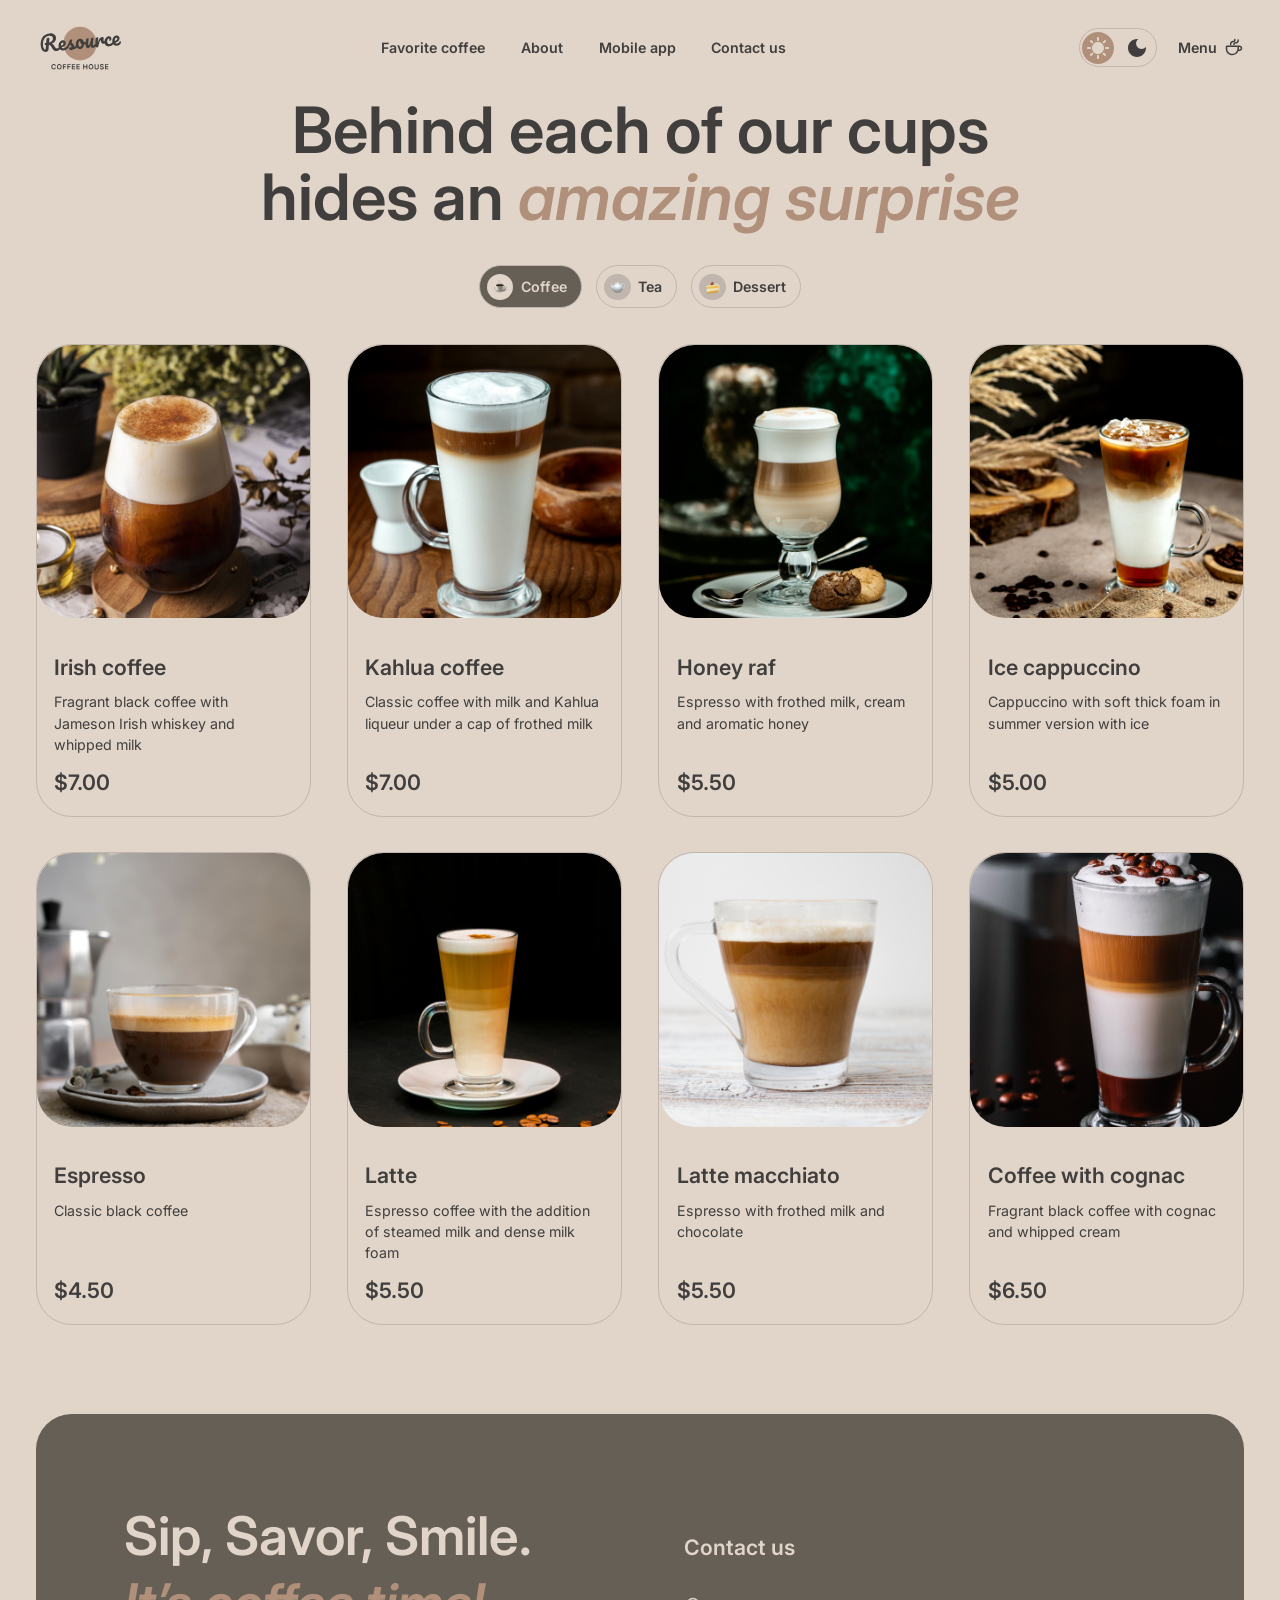
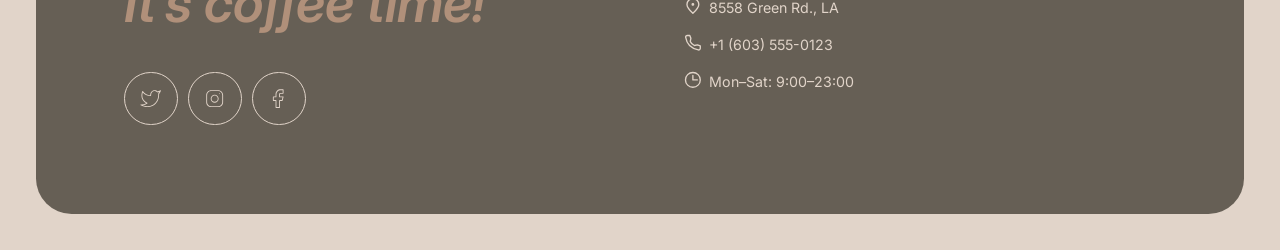
==== commit 64477869: "refactor: render menu cards dynamically from JSON" ====
--- a/menu.html
+++ b/menu.html
@@ -78,186 +78,6 @@
           <label for="dessert"><input type="radio" name="tab" id="dessert"><span class="icon"><img src="assets/icons/cake.png" alt=""></span>Dessert</label>
         </form>
         <div class="tabs__content">
-          <article class="card" data-category="coffee">
-            <div class="card__image">
-              <img src="assets/menu/coffee-1.png" alt="Irish coffee"></div>
-            <div class="card__content">
-              <h2 class="card__title">Irish coffee</h2>
-              <p class="card__description">Fragrant black coffee with Jameson Irish whiskey and whipped milk</p>
-              <p class="card__price">$7.00</p>
-            </div>
-          </article>
-          <article class="card" data-category="coffee">
-            <div class="card__image">
-              <img src="assets/menu/coffee-2.png" alt="Kahlua coffee"></div>
-            <div class="card__content">
-              <h2 class="card__title">Kahlua coffee</h2>
-              <p class="card__description">Classic coffee with milk and Kahlua liqueur under a cap of frothed milk</p>
-              <p class="card__price">$7.00</p>
-            </div>
-          </article>
-          <article class="card" data-category="coffee">
-            <div class="card__image">
-              <img src="assets/menu/coffee-3.png" alt="Honey raf"></div>
-            <div class="card__content">
-              <h2 class="card__title">Honey raf</h2>
-              <p class="card__description">Espresso with frothed milk, cream and aromatic honey</p>
-              <p class="card__price">$5.50</p>
-            </div>
-          </article>
-          <article class="card" data-category="coffee">
-            <div class="card__image">
-              <img src="assets/menu/coffee-4.png" alt="Ice cappuccino"></div>
-            <div class="card__content">
-              <h2 class="card__title">Ice cappuccino</h2>
-              <p class="card__description">Cappuccino with soft thick foam in summer version with ice</p>
-              <p class="card__price">$5.00</p>
-            </div>
-          </article>
-          <article class="card" data-category="coffee">
-            <div class="card__image">
-              <img src="assets/menu/coffee-5.png" alt="Espresso"></div>
-            <div class="card__content">
-              <h2 class="card__title">Espresso</h2>
-              <p class="card__description">Classic black coffee</p>
-              <p class="card__price">$4.00</p>
-            </div>
-          </article>
-          <article class="card" data-category="coffee">
-            <div class="card__image">
-              <img src="assets/menu/coffee-6.png" alt="Latte"></div>
-            <div class="card__content">
-              <h2 class="card__title">Latte</h2>
-              <p class="card__description">Espresso coffee with the addition of steamed milk and dense milk foam</p>
-              <p class="card__price">$5.50</p>
-            </div>
-          </article>
-          <article class="card" data-category="coffee">
-            <div class="card__image">
-              <img src="assets/menu/coffee-7.png" alt="Latte macchiato"></div>
-            <div class="card__content">
-              <h2 class="card__title">Latte macchiato</h2>
-              <p class="card__description">Espresso with frothed milk and chocolate</p>
-              <p class="card__price">$5.50</p>
-            </div>
-          </article>
-          <article class="card" data-category="coffee">
-            <div class="card__image">
-              <img src="assets/menu/coffee-8.png" alt="Coffee with cognac"></div>
-            <div class="card__content">
-              <h2 class="card__title">Coffee with cognac</h2>
-              <p class="card__description">Fragrant black coffee with cognac and whipped cream</p>
-              <p class="card__price">$6.50</p>
-            </div>
-          </article>
-          <article class="card" data-category="tea">
-            <div class="card__image">
-              <img src="assets/menu/tea-1.png" alt="Moroccan"></div>
-            <div class="card__content">
-              <h2 class="card__title">Moroccan</h2>
-              <p class="card__description">Fragrant black tea with the addition of tangerine, cinnamon, honey, lemon and mint</p>
-              <p class="card__price">$4.50</p>
-            </div>
-          </article>
-          <article class="card" data-category="tea">
-            <div class="card__image">
-              <img src="assets/menu/tea-2.png" alt="Ginger"></div>
-            <div class="card__content">
-              <h2 class="card__title">Ginger</h2>
-              <p class="card__description">Original black tea with fresh ginger, lemon and honey</p>
-              <p class="card__price">$5.00</p>
-            </div>
-          </article>
-          <article class="card" data-category="tea">
-            <div class="card__image">
-              <img src="assets/menu/tea-3.png" alt="Cranberry"></div>
-            <div class="card__content">
-              <h2 class="card__title">Cranberry</h2>
-              <p class="card__description">Invigorating black tea with cranberry and honey</p>
-              <p class="card__price">$5.00</p>
-            </div>
-          </article>
-          <article class="card" data-category="tea">
-            <div class="card__image">
-              <img src="assets/menu/tea-4.png" alt="Sea buckthorn"></div>
-            <div class="card__content">
-              <h2 class="card__title">Sea buckthorn</h2>
-              <p class="card__description">Toning sweet black tea with sea buckthorn, fresh thyme and cinnamon</p>
-              <p class="card__price">$5.50</p>
-            </div>
-          </article>
-          <article class="card" data-category="dessert">
-            <div class="card__image">
-              <img src="assets/menu/dessert-1.png" alt="Marble cheesecake"></div>
-            <div class="card__content">
-              <h2 class="card__title">Marble cheesecake</h2>
-              <p class="card__description">Philadelphia cheese with lemon zest on a light sponge cake and red currant jam</p>
-              <p class="card__price">$3.50</p>
-            </div>
-          </article>
-          <article class="card" data-category="dessert">
-            <div class="card__image">
-              <img src="assets/menu/dessert-2.png" alt="Red velvet"></div>
-            <div class="card__content">
-              <h2 class="card__title">Red velvet</h2>
-              <p class="card__description">Layer cake with cream cheese frosting</p>
-              <p class="card__price">$4.00</p>
-            </div>
-          </article>
-          <article class="card" data-category="dessert">
-            <div class="card__image">
-              <img src="assets/menu/dessert-3.png" alt="Cheesecakes"></div>
-            <div class="card__content">
-              <h2 class="card__title">Cheesecakes</h2>
-              <p class="card__description">Soft cottage cheese pancakes with sour cream and fresh berries and sprinkled with powdered sugar</p>
-              <p class="card__price">$4.50</p>
-            </div>
-          </article>
-          <article class="card" data-category="dessert">
-            <div class="card__image">
-              <img src="assets/menu/dessert-4.png" alt="Creme brulee"></div>
-            <div class="card__content">
-              <h2 class="card__title">Creme brulee</h2>
-              <p class="card__description">Delicate creamy dessert in a caramel basket with wild berries</p>
-              <p class="card__price">$4.00</p>
-            </div>
-          </article>
-          <article class="card" data-category="dessert">
-            <div class="card__image">
-              <img src="assets/menu/dessert-5.png" alt="Pancakes"></div>
-            <div class="card__content">
-              <h2 class="card__title">Pancakes</h2>
-              <p class="card__description">Tender pancakes with strawberry jam and fresh strawberries</p>
-              <p class="card__price">$4.50</p>
-            </div>
-          </article>
-          <article class="card" data-category="dessert">
-            <div class="card__image">
-              <img src="assets/menu/dessert-6.png" alt="Honey cake"></div>
-            <div class="card__content">
-              <h2 class="card__title">Honey cake</h2>
-              <p class="card__description">Classic honey cake with delicate custard</p>
-              <p class="card__price">$4.50</p>
-            </div>
-          </article>
-          <article class="card" data-category="dessert">
-            <div class="card__image">
-              <img src="assets/menu/dessert-7.png" alt="Chocolate cake"></div>
-            <div class="card__content">
-              <h2 class="card__title">Chocolate cake</h2>
-              <p class="card__description">Cake with hot chocolate filling and nuts with dried apricots</p>
-              <p class="card__price">$5.50</p>
-            </div>
-          </article>
-          <article class="card" data-category="dessert">
-            <div class="card__image">
-              <img src="assets/menu/dessert-8.png" alt="Black forest"></div>
-            <div class="card__content">
-              <h2 class="card__title">Black forest</h2>
-              <p class="card__description">A combination of thin sponge cake with cherry jam and light chocolate mousse</p>
-              <p class="card__price">$6.50</p>
-            </div>
-          </article>
         </div>
       </div>
       <button class="load-button">
@@ -330,6 +150,17 @@
       </ul>
     </div>
   </footer>
+  <template>
+    <article class="card" data-category="coffee">
+      <div class="card__image">
+        <img src="" alt=""></div>
+      <div class="card__content">
+        <h2 class="card__title">Irish coffee</h2>
+        <p class="card__description">Fragrant black coffee with Jameson Irish whiskey and whipped milk</p>
+        <p class="card__price">$7.00</p>
+      </div>
+    </article>
+  </template>
   <script src="script.js"></script>
 </body>
 
--- a/menu.css
+++ b/menu.css
@@ -108,6 +108,12 @@
   flex-grow: 1;
 }
 
+.card__title {
+  font-size: 1.5rem;
+  line-height: 1.25;
+  font-weight: 600;
+}
+
 .card__description {
   margin-bottom: auto;
 }
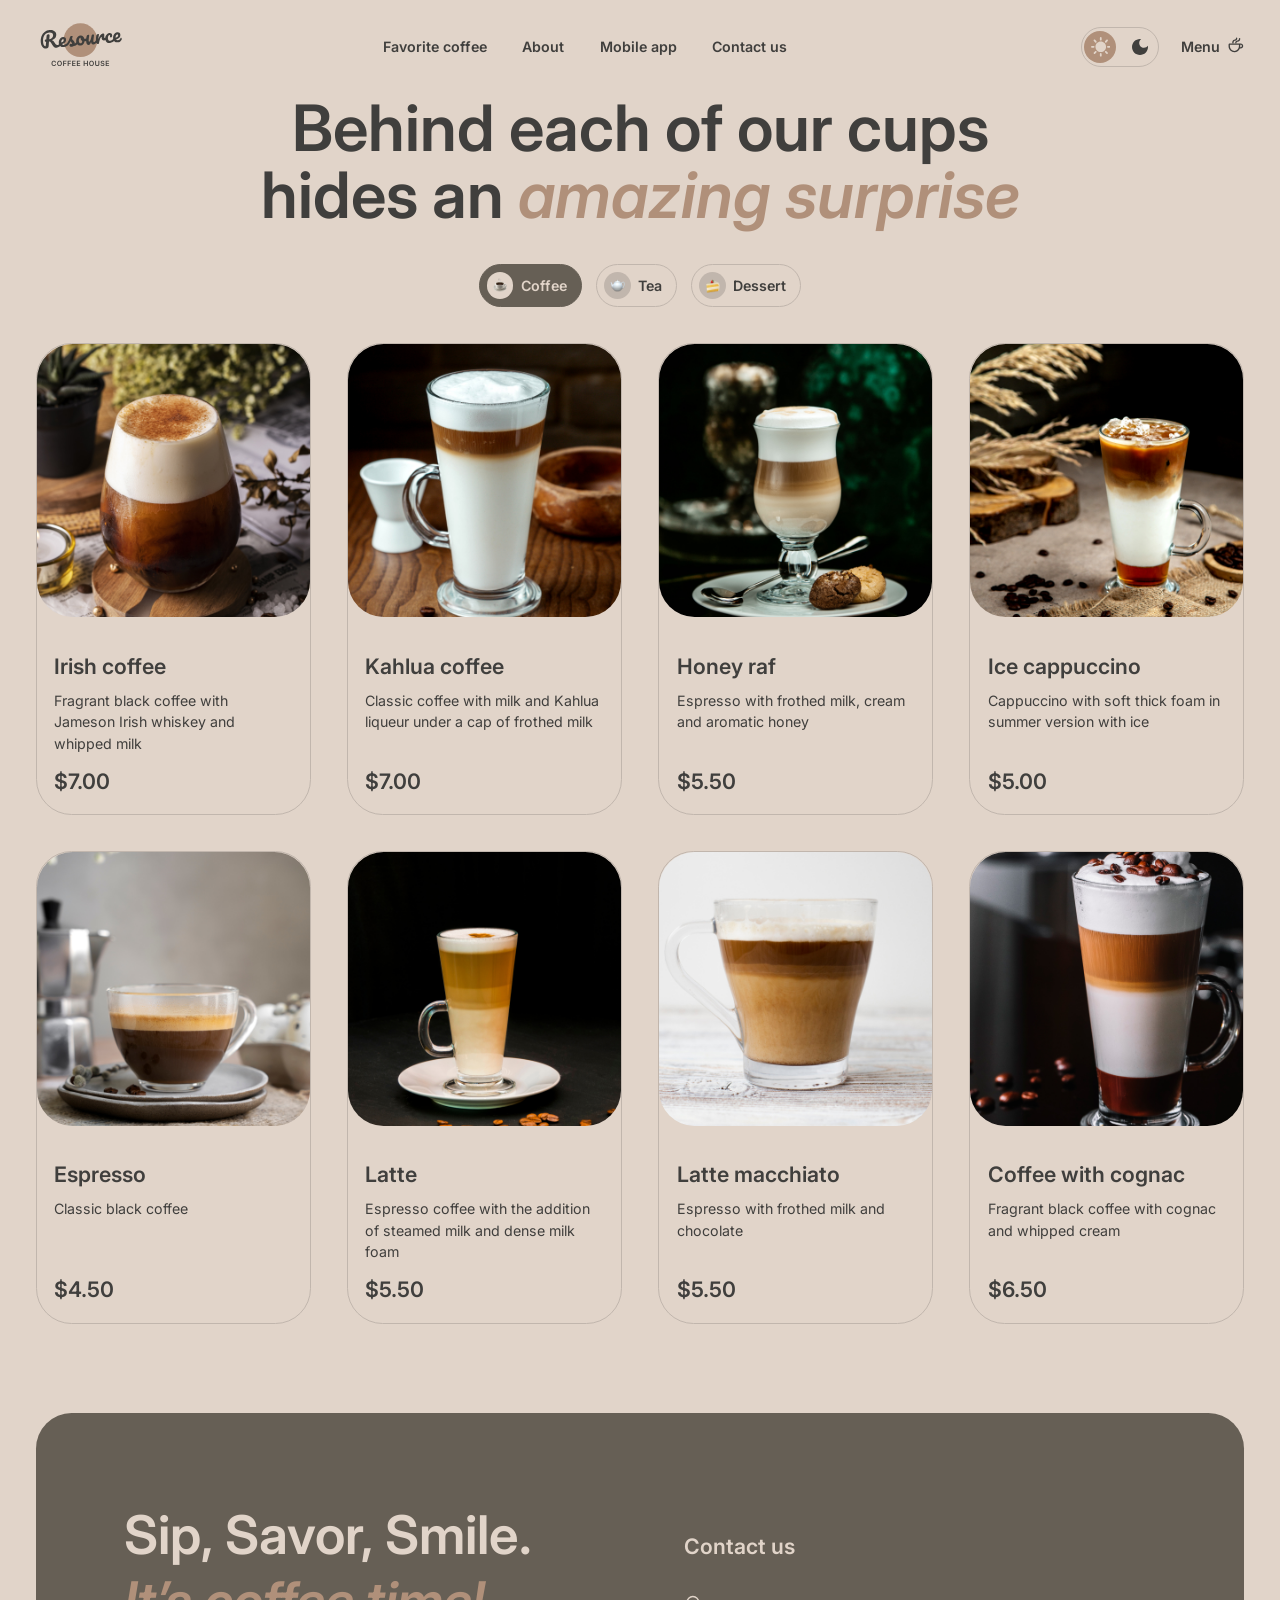
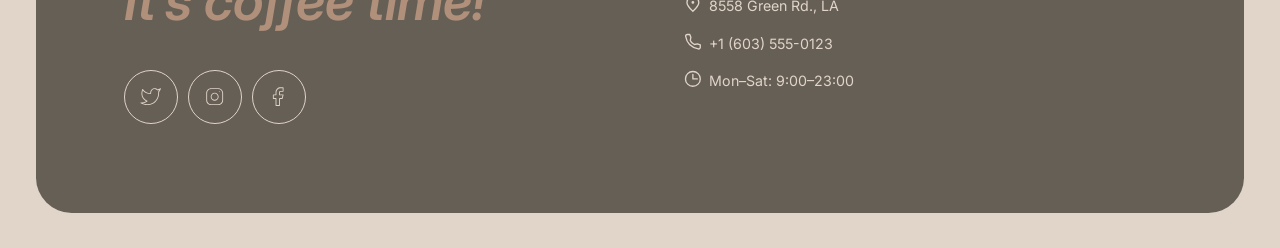
==== commit 1509b905: "fix: fix small layout issues" ====
--- a/menu.html
+++ b/menu.html
@@ -11,13 +11,52 @@
     href="https://fonts.googleapis.com/css2?family=Inter:ital,opsz,wght@0,14..32,100..900;1,14..32,100..900&display=swap"
     rel="stylesheet">
   <title>Coffee house</title>
-  <link rel="stylesheet" href="common.css">
-  <link rel="stylesheet" href="menu.css">
+  <link rel="stylesheet" href="assets/css/common.css">
+  <link rel="stylesheet" href="assets/css/menu.css">
 </head>
 
 <body>
   <header>
-    <a href="index.html" class="logo"><img src="assets/logo.svg" alt="Logo" width="100" height="60"></a>
+    <a href="index.html" class="logo"><svg width="100%" style="" viewBox="0 0 100 60" fill="none"
+        xmlns="http://www.w3.org/2000/svg">
+        <path
+          d="M69 25C69 35.4934 60.4934 44 50 44C39.5066 44 31 35.4934 31 25C31 14.5066 39.5066 6 50 6C60.4934 6 69 14.5066 69 25Z"
+          fill="#B0907A" />
+        <path
+          d="M15.3906 13.5835C16.9204 13.4497 18.2235 13.5685 19.2998 13.9399C20.3762 14.3115 21.1975 14.8823 21.7627 15.6519C22.3438 16.4201 22.6793 17.3145 22.7686 18.3345C22.8466 19.2271 22.7076 20.1226 22.3525 21.021C22.012 21.902 21.4487 22.7067 20.6611 23.4341C19.8736 24.1615 18.8875 24.7369 17.7041 25.1616C18.4873 25.3019 19.1067 25.5853 19.5615 26.0112C20.0164 26.4372 20.4899 27.0788 20.9824 27.9351C21.5123 28.8523 22.0121 29.5157 22.4814 29.9243C22.9667 30.3314 23.4966 30.5097 24.0703 30.4595C24.5803 30.4148 25.0515 30.2047 25.4844 29.8296C25.6093 29.7164 25.7414 29.5813 25.8828 29.4263C25.7554 29.0069 25.67 28.5505 25.627 28.0581C25.5308 26.9586 25.6729 25.9186 26.0527 24.938C26.4313 23.9412 27.0025 23.1275 27.7666 22.4985C28.5466 21.8682 29.4552 21.5081 30.4912 21.4175C31.4155 21.3367 32.1805 21.5511 32.7871 22.0601C33.3923 22.5531 33.737 23.2693 33.8193 24.2095C33.9156 25.3093 33.5993 26.293 32.8721 27.1597C32.1594 28.0089 30.8831 28.7468 29.043 29.3735C29.5056 30.0718 30.2945 30.3725 31.4102 30.2749C32.1274 30.2122 32.9189 29.8943 33.7842 29.3208C34.3194 28.9614 34.8014 28.5487 35.2324 28.0854C35.7724 27.2548 36.1936 26.5523 36.4932 25.9761C36.7237 25.4902 36.9885 24.8483 37.2881 24.0513C37.5863 23.2383 37.8742 22.4018 38.1523 21.5425C38.3938 20.8147 38.993 20.4084 39.9492 20.3247C40.3955 20.2857 40.7103 20.2984 40.8926 20.3628C41.0747 20.4271 41.1731 20.547 41.1885 20.7222C41.1968 20.8178 41.1784 20.9723 41.1328 21.1851C41.0872 21.3977 41.0182 21.6127 40.9248 21.8296C40.6881 22.4285 40.5872 22.9272 40.6221 23.3257C40.643 23.5648 40.7452 23.8213 40.9297 24.0942C41.1301 24.3657 41.4243 24.7015 41.8125 25.1011C42.381 25.7258 42.8145 26.2654 43.1113 26.7212C43.4227 27.1597 43.6026 27.6584 43.6514 28.2163C43.6653 28.3757 43.6689 28.6005 43.6621 28.8901C44.1893 28.6308 44.7584 28.1181 45.375 27.3569C45.3019 27.0539 45.251 26.7404 45.2227 26.4165C45.1167 25.2052 45.2539 24.1092 45.6338 23.1284C46.0124 22.1316 46.5847 21.3339 47.3516 20.7368C48.117 20.1238 48.9942 19.7744 49.9824 19.688C51.1936 19.582 52.2027 19.9193 53.0098 20.6997C53.8314 21.463 54.3598 22.4533 54.5947 23.6694C55.1541 23.5843 55.7889 23.4287 56.499 23.2036C56.5857 22.3315 56.742 21.4132 56.9678 20.4497C57.0853 19.9579 57.2783 19.596 57.5469 19.3638C57.8157 19.1315 58.2612 18.9875 58.8828 18.9331C59.233 18.9025 59.477 18.9374 59.6143 19.0376C59.7674 19.1366 59.8545 19.298 59.874 19.521C59.8852 19.6485 59.8348 20.0869 59.7236 20.8354C59.6158 21.4391 59.5352 21.9847 59.4814 22.4712C59.3091 24.1724 59.2471 25.302 59.2959 25.8599C59.3252 26.1945 59.3863 26.4304 59.4785 26.5669C59.5693 26.6871 59.702 26.7393 59.877 26.7241C60.116 26.7032 60.3905 26.4388 60.6992 25.9302C61.024 25.42 61.3429 24.6608 61.6562 23.6538C61.9856 22.6453 62.2797 21.4145 62.5381 19.9624C62.6238 19.4732 62.7856 19.1137 63.0225 18.8843C63.2753 18.6535 63.6647 18.5152 64.1904 18.4692C64.5568 18.4372 64.8159 18.4624 64.9678 18.5454C65.1182 18.6126 65.2037 18.7663 65.2246 19.0054C65.2594 19.4042 65.1563 20.5132 64.9141 22.3325C64.6463 24.4113 64.5334 25.69 64.5752 26.1685C64.6017 26.4713 64.6862 26.7055 64.8291 26.8696C64.9704 27.0176 65.1446 27.083 65.3516 27.0649C65.6703 27.0371 66.0289 26.8123 66.4258 26.3921C66.7252 26.0736 67.0875 25.6205 67.5166 25.0356C67.3882 23.1207 67.5197 21.2733 67.916 19.4927C68.019 19.0179 68.2208 18.6623 68.5215 18.4272C68.8367 18.175 69.2894 18.0228 69.8789 17.9712C70.1975 17.9434 70.4242 17.9642 70.5586 18.0327C70.6929 18.1013 70.7696 18.2472 70.7891 18.4702C70.8113 18.7254 70.742 19.31 70.5811 20.2231C70.4775 20.8745 70.3995 21.4438 70.3457 21.9302C70.2919 22.4167 70.2631 23.0135 70.2607 23.7202C70.6668 22.3036 71.1592 21.1361 71.7373 20.2183C72.3155 19.3004 72.8997 18.6305 73.4893 18.2095C74.0947 17.7872 74.6606 17.5533 75.1865 17.5073C76.2224 17.4168 76.7853 17.8893 76.876 18.9253C76.8941 19.1326 76.8667 19.6413 76.793 20.4507C76.7213 21.0991 76.6921 21.5032 76.7061 21.6626C76.7549 22.2203 76.9786 22.4816 77.377 22.4468C77.5455 22.432 77.7277 22.3655 77.9238 22.2476C77.9862 21.5452 78.1416 20.8909 78.3945 20.2856C78.8195 19.2689 79.4158 18.4618 80.1826 17.8647C80.9494 17.2678 81.7794 16.9301 82.6719 16.8521C83.5483 16.7754 84.2484 16.9794 84.7725 17.4634C85.3112 17.9302 85.6164 18.5704 85.6875 19.3833C85.746 20.0526 85.6442 20.632 85.3818 21.1206C85.1354 21.6077 84.7729 21.8717 84.2949 21.9136C83.9921 21.9401 83.739 21.8899 83.5352 21.7632C83.3473 21.6351 83.2421 21.444 83.2197 21.189C83.21 21.0774 83.215 20.9485 83.2344 20.8022C83.2537 20.656 83.268 20.55 83.2783 20.4849C83.3371 20.2389 83.358 20.0123 83.3398 19.8052C83.3217 19.598 83.2512 19.4431 83.1299 19.3413C83.0246 19.2384 82.8765 19.1957 82.6855 19.2124C82.3189 19.2445 81.9907 19.4416 81.7012 19.8042C81.4103 20.1509 81.1932 20.6115 81.0508 21.186C80.9084 21.7606 80.8662 22.3829 80.9248 23.0522C81.0866 24.901 81.9732 25.7546 83.583 25.6138C84.2363 25.5565 84.9186 25.2804 85.6299 24.7847C86.056 24.4835 86.4689 24.1072 86.8711 23.6587C86.8066 23.3593 86.7585 23.0438 86.7295 22.7124C86.6334 21.6129 86.7755 20.5729 87.1553 19.5923C87.5338 18.5955 88.1051 17.7818 88.8691 17.1528C89.6492 16.5225 90.5577 16.1624 91.5938 16.0718C92.5181 15.991 93.2831 16.2054 93.8896 16.7144C94.4949 17.2074 94.8395 17.9235 94.9219 18.8638C95.0181 19.9636 94.7018 20.9473 93.9746 21.814C93.2619 22.6632 91.9773 23.4017 90.1211 24.0298C90.5678 24.7295 91.2458 25.0399 92.1543 24.9604C92.8078 24.9033 93.3289 24.7048 93.7168 24.3657C94.1205 24.0252 94.5696 23.4721 95.0645 22.7065C95.2347 22.4508 95.4398 22.3125 95.6787 22.2915C95.8859 22.2734 96.0543 22.3551 96.1826 22.5366C96.3266 22.7166 96.4131 22.9738 96.4424 23.3081C96.4926 23.8819 96.4007 24.3885 96.166 24.8267C95.7797 25.551 95.2368 26.1368 94.5371 26.5835C93.8534 27.0288 93.009 27.2945 92.0049 27.3823C90.4747 27.5162 89.2475 27.1662 88.3232 26.3315C88.1599 26.1815 88.0089 26.0204 87.8701 25.8481C87.3887 26.3474 86.849 26.7798 86.2461 27.1401C85.2533 27.7249 84.2701 28.059 83.2979 28.144C81.7361 28.2806 80.4787 27.9496 79.5254 27.1499C78.8356 26.5494 78.3648 25.7777 78.1133 24.8354C77.6737 25.0528 77.2046 25.1843 76.7051 25.228C75.8605 25.3019 75.1958 25.1436 74.7119 24.7524C74.2439 24.3597 73.9782 23.7962 73.9141 23.063C73.8932 22.8239 73.896 22.5826 73.9229 22.3394C73.9268 22.018 73.9238 21.8015 73.9141 21.6899C73.8918 21.4349 73.7925 21.3152 73.6172 21.3306C73.3782 21.3517 73.0833 21.6505 72.7324 22.2271C72.3959 22.7865 72.0744 23.5211 71.7686 24.4312C71.4627 25.3413 71.2331 26.2934 71.0791 27.2866C70.9693 28.0509 70.8062 28.5788 70.5908 28.8706C70.39 29.1451 70.0429 29.3039 69.5488 29.3472C68.9432 29.4002 68.4846 29.1195 68.1738 28.5044C68.0916 28.3324 68.0171 28.1292 67.9482 27.896C67.6574 28.2052 67.3563 28.4903 67.041 28.7476C66.3075 29.3578 65.4386 29.7065 64.4346 29.7944C63.6695 29.8614 63.0774 29.6167 62.6592 29.0591C62.257 28.5001 62.0095 27.6864 61.916 26.6187C61.7399 27.7261 61.4063 28.5987 60.916 29.2358C60.4244 29.8568 59.8676 30.1942 59.2461 30.2485C58.5289 30.3113 57.911 30.0362 57.3916 29.4233C56.8868 28.793 56.5904 27.9837 56.5039 26.9956C56.4687 26.5935 56.4438 26.202 56.4287 25.8218C55.8601 25.9876 55.2585 26.1144 54.623 26.1968C54.4373 27.5619 53.9336 28.6897 53.1123 29.5806C52.2894 30.4556 51.3123 30.9425 50.1807 31.0415C49.2243 31.1252 48.383 30.9662 47.6572 30.564C47.1705 30.2872 46.7546 29.9308 46.4053 29.4985C45.9807 29.9837 45.5589 30.3569 45.1377 30.6157C44.4512 31.029 43.5757 31.299 42.5107 31.4243C41.9207 32.0219 41.187 32.3583 40.3105 32.4351C39.4817 32.5076 38.8274 32.3723 38.3477 32.0288C37.8838 31.6839 37.6307 31.2726 37.5889 30.7944C37.5526 30.3801 37.673 30.0085 37.9492 29.6792C38.2255 29.3499 38.6584 29.1586 39.248 29.1069C39.4552 29.0888 39.6966 29.0926 39.9717 29.1167C40.2614 29.1235 40.4792 29.128 40.624 29.1313C40.5718 28.7184 40.4417 28.3361 40.2344 27.9849C40.0429 27.6323 39.8047 27.3001 39.5205 26.9878C39.2348 26.6595 38.9691 26.3776 38.7236 26.1421C38.3118 27.1256 37.886 27.95 37.4463 28.6147C37.3839 28.7124 37.3175 28.8074 37.2529 28.9038C37.2011 29.0386 37.1374 29.163 37.0566 29.2749C36.8537 29.5709 36.6126 29.8611 36.335 30.147C36.2326 30.2726 36.13 30.3986 36.0234 30.522C35.8342 30.7476 35.6292 30.8971 35.4102 30.9741C35.194 31.1441 34.9642 31.3129 34.7197 31.479C33.7048 32.1781 32.5837 32.5816 31.3564 32.689C29.6829 32.8354 28.3438 32.4941 27.3398 31.6665C27.242 31.5858 27.1492 31.5005 27.0596 31.4126C26.7119 31.7942 26.3591 32.1278 25.999 32.4106C25.2613 32.9729 24.3587 33.3006 23.291 33.394C22.255 33.4847 21.3455 33.2833 20.5635 32.7896C19.7976 32.2944 19.0287 31.3983 18.2568 30.1011C17.6362 29.0635 17.1521 28.3024 16.8047 27.8188C16.4559 27.3194 16.1202 26.9706 15.7979 26.7739C15.4914 26.5759 15.1201 26.4726 14.6855 26.4624C14.651 26.8031 14.5601 27.8714 14.4121 29.6665C14.3544 30.4737 14.3173 30.9665 14.3008 31.145C14.2265 32.1311 13.973 32.9083 13.541 33.4761C13.1075 34.0279 12.4047 34.347 11.4326 34.4321C10.3648 34.5255 9.389 34.2975 8.50586 33.7485C7.63719 33.1821 6.93063 32.3604 6.38672 31.2837C5.84141 30.1911 5.50636 28.9272 5.38086 27.4927C5.14663 24.815 5.40584 22.4634 6.16016 20.438C6.93044 18.4112 8.10804 16.8145 9.69238 15.6479C11.2913 14.4641 13.1911 13.7759 15.3906 13.5835ZM14.9014 16.2524C13.3395 16.3891 12.0027 16.8996 10.8916 17.7837C9.79498 18.6506 8.98643 19.878 8.4668 21.4653C7.94582 23.0367 7.78064 24.9146 7.97168 27.0981C8.06094 28.118 8.24138 28.9857 8.5127 29.7007C8.78394 30.4154 9.08713 30.9426 9.42188 31.2827C9.75679 31.6228 10.0601 31.781 10.3311 31.7573C10.5382 31.7391 10.6963 31.6211 10.8057 31.4028C10.931 31.1831 11.0135 30.8388 11.0527 30.3696L11.3848 26.7271C10.843 26.7744 10.4571 26.6796 10.2275 26.4429C10.014 26.2046 9.89312 25.9257 9.86523 25.6069C9.83178 25.2244 9.92501 24.9115 10.1445 24.6675C10.38 24.422 10.6568 24.2852 10.9756 24.2573L11.5732 24.2046C11.6916 22.6203 11.8134 21.2522 11.9375 20.1011C12.0542 19.0472 12.678 18.4706 13.8096 18.3716C14.718 18.2921 15.2082 18.6593 15.2793 19.4722C15.2946 19.6473 15.2986 19.7834 15.291 19.8804L14.9209 23.9116C15.7772 23.7885 16.5399 23.5133 17.209 23.0854C17.8941 22.6562 18.4152 22.0964 18.7725 21.4067C19.1456 20.7156 19.2961 19.9553 19.2236 19.1265C19.1357 18.1224 18.7238 17.3639 17.9883 16.8501C17.2528 16.3364 16.2241 16.1368 14.9014 16.2524ZM50.1084 22.231C49.4709 22.2868 48.9638 22.644 48.5879 23.3032C48.2265 23.9452 48.0948 24.8242 48.1924 25.9399C48.2691 26.8163 48.4951 27.4709 48.8701 27.9038C49.2612 28.3354 49.6882 28.5312 50.1504 28.4907C50.6604 28.4461 51.0808 28.2008 51.4111 27.7544C51.7574 27.3065 51.9594 26.6862 52.0186 25.894C51.4953 25.6026 51.0742 25.1973 50.7559 24.6792C50.4536 24.1598 50.2766 23.5971 50.2236 22.9917C50.2013 22.7367 50.202 22.4794 50.2275 22.2202L50.1084 22.231ZM30.2891 23.7964C29.6995 23.8481 29.2274 24.2342 28.873 24.9556C28.5345 25.6758 28.4081 26.5223 28.4932 27.4946L28.4971 27.5425C29.4178 27.2371 30.1299 26.8379 30.6328 26.3442C31.1357 25.8505 31.3612 25.308 31.3096 24.7183C31.283 24.4156 31.1749 24.1839 30.9844 24.0239C30.8083 23.8466 30.576 23.7713 30.2891 23.7964ZM91.3916 18.4507C90.8021 18.5024 90.33 18.8885 89.9756 19.6099C89.6371 20.3301 89.5106 21.1766 89.5957 22.1489L89.5996 22.1968C90.5205 21.8914 91.2325 21.4913 91.7354 20.9976C92.2381 20.5039 92.4637 19.9622 92.4121 19.3726C92.3856 19.0699 92.2775 18.8382 92.0869 18.6782C91.9108 18.5009 91.6785 18.4256 91.3916 18.4507Z"
+          fill="currentColor" />
+        <path
+          d="M67.5947 51.8945C67.5947 52.137 67.6478 52.3536 67.7539 52.543C67.8619 52.7323 68.014 52.8804 68.209 52.9883C68.4039 53.0942 68.6346 53.1474 68.9014 53.1475C69.1684 53.1475 69.3997 53.0943 69.5947 52.9883C69.7917 52.8803 69.9437 52.7323 70.0498 52.543C70.1559 52.3536 70.209 52.137 70.209 51.8945V48.1816H71.2627V51.9834C71.2626 52.3998 71.1636 52.7659 70.9668 53.082C70.7717 53.3983 70.4977 53.6462 70.1436 53.8242C69.7894 54.0004 69.3749 54.0879 68.9014 54.0879C68.4262 54.0878 68.0113 54.0003 67.6572 53.8242C67.3031 53.6462 67.029 53.3983 66.834 53.082C66.639 52.7659 66.5411 52.3998 66.541 51.9834V48.1816H67.5947V51.8945Z"
+          fill="currentColor" />
+        <path
+          d="M74.8877 48.1025C75.3005 48.1026 75.6621 48.1745 75.9727 48.3184C76.2851 48.4604 76.53 48.6584 76.708 48.9121C76.886 49.164 76.9787 49.4536 76.9844 49.7812H75.9697C75.9432 49.5333 75.8315 49.3404 75.6348 49.2021C75.4397 49.0639 75.1855 48.9941 74.873 48.9941C74.6534 48.9942 74.4648 49.0275 74.3076 49.0938C74.1507 49.16 74.0306 49.2499 73.9473 49.3633C73.8639 49.4769 73.8212 49.6071 73.8193 49.7529C73.8193 49.8741 73.8465 49.9794 73.9014 50.0684C73.9582 50.1574 74.0352 50.2334 74.1318 50.2959C74.2284 50.3564 74.3358 50.4076 74.4531 50.4492C74.5703 50.4908 74.6885 50.5253 74.8076 50.5537L75.3535 50.6904C75.5731 50.7416 75.7847 50.8104 75.9873 50.8975C76.1917 50.9846 76.3742 51.095 76.5352 51.2275C76.6979 51.3601 76.8272 51.5196 76.9219 51.707C77.0165 51.8945 77.0634 52.1144 77.0635 52.3662C77.0635 52.7071 76.9759 53.0072 76.8018 53.2666C76.6276 53.5241 76.3763 53.7262 76.0469 53.8721C75.7193 54.016 75.3222 54.0879 74.8564 54.0879C74.4038 54.0879 74.0101 54.0181 73.6768 53.8779C73.3455 53.7378 73.0859 53.5334 72.8984 53.2646C72.7128 52.9957 72.6128 52.6676 72.5977 52.2812H73.6348C73.6499 52.4839 73.7124 52.6526 73.8223 52.7871C73.9321 52.9215 74.075 53.0216 74.251 53.0879C74.429 53.1542 74.628 53.1875 74.8477 53.1875C75.0768 53.1875 75.2778 53.1531 75.4502 53.085C75.6242 53.0149 75.761 52.9189 75.8594 52.7959C75.9578 52.671 76.0078 52.5249 76.0098 52.3584C76.0079 52.207 75.963 52.0819 75.876 51.9834C75.7889 51.8831 75.6668 51.7997 75.5098 51.7334C75.3545 51.6652 75.1722 51.6038 74.9639 51.5508L74.3018 51.3809C73.8229 51.2578 73.4443 51.0711 73.166 50.8213C72.8895 50.5694 72.751 50.235 72.751 49.8184C72.751 49.4757 72.8438 49.1755 73.0293 48.918C73.2168 48.6604 73.472 48.4604 73.7939 48.3184C74.1159 48.1745 74.4806 48.1025 74.8877 48.1025Z"
+          fill="currentColor" />
+        <path
+          d="M20.0908 48.1025C20.4146 48.1026 20.7158 48.1474 20.9941 48.2383C21.2725 48.3292 21.5205 48.4635 21.7383 48.6396C21.956 48.8139 22.1353 49.0275 22.2754 49.2812C22.4174 49.533 22.5101 49.8208 22.5537 50.1445H21.4912C21.4609 49.9704 21.4046 49.816 21.3232 49.6816C21.2418 49.5454 21.1407 49.4296 21.0195 49.335C20.8984 49.2403 20.7597 49.1694 20.6045 49.1221C20.4512 49.0729 20.2853 49.0479 20.1074 49.0479C19.7912 49.0479 19.5109 49.128 19.2666 49.2871C19.0223 49.4443 18.8306 49.6756 18.6924 49.9805C18.5543 50.2834 18.4854 50.6536 18.4854 51.0908C18.4854 51.5358 18.5542 51.9109 18.6924 52.2158C18.8325 52.5188 19.0242 52.748 19.2666 52.9033C19.5109 53.0567 19.7902 53.1337 20.1045 53.1338C20.2787 53.1338 20.4422 53.1109 20.5938 53.0654C20.7468 53.0181 20.8839 52.9491 21.0049 52.8584C21.128 52.7675 21.2321 52.655 21.3154 52.5225C21.4005 52.39 21.459 52.2386 21.4912 52.0684L22.5537 52.0742C22.5139 52.3506 22.4274 52.6102 22.2949 52.8525C22.1643 53.0947 21.9932 53.3087 21.7812 53.4941C21.5691 53.6779 21.3202 53.8216 21.0361 53.9258C20.7522 54.028 20.4372 54.0791 20.0908 54.0791C19.5796 54.0791 19.1231 53.9612 18.7217 53.7246C18.3203 53.4879 18.0035 53.146 17.7725 52.6992C17.5414 52.2522 17.4258 51.7158 17.4258 51.0908C17.4258 50.4641 17.5425 49.9284 17.7754 49.4834C18.0083 49.0365 18.3251 48.6938 18.7266 48.457C19.1281 48.2203 19.5832 48.1025 20.0908 48.1025Z"
+          fill="currentColor" />
+        <path fill-rule="evenodd" clip-rule="evenodd"
+          d="M26.4443 48.1025C26.9538 48.1025 27.41 48.2203 27.8115 48.457C28.2149 48.6938 28.5327 49.0364 28.7656 49.4834C29.0004 49.9284 29.1182 50.4641 29.1182 51.0908C29.1182 51.7177 29.0005 52.2552 28.7656 52.7021C28.5327 53.147 28.2147 53.4879 27.8115 53.7246C27.41 53.9614 26.9538 54.0791 26.4443 54.0791C25.935 54.079 25.4785 53.9613 25.0752 53.7246C24.6738 53.486 24.3559 53.1441 24.1211 52.6992C23.8881 52.2522 23.7715 51.7158 23.7715 51.0908C23.7715 50.4641 23.8882 49.9284 24.1211 49.4834C24.3559 49.0364 24.6737 48.6938 25.0752 48.457C25.4785 48.2204 25.935 48.1026 26.4443 48.1025ZM26.4443 49.0479C26.1282 49.0479 25.8488 49.1271 25.6064 49.2842C25.3641 49.4395 25.1743 49.6698 25.0361 49.9746C24.8998 50.2776 24.8311 50.6496 24.8311 51.0908C24.8311 51.5321 24.8998 51.9051 25.0361 52.21C25.1743 52.5129 25.3642 52.7432 25.6064 52.9004C25.8488 53.0556 26.1282 53.1337 26.4443 53.1338C26.7606 53.1338 27.0408 53.0557 27.2832 52.9004C27.5255 52.7432 27.7143 52.5128 27.8506 52.21C27.9888 51.9051 28.0586 51.5321 28.0586 51.0908C28.0586 50.6496 27.9888 50.2776 27.8506 49.9746C27.7143 49.6698 27.5255 49.4395 27.2832 49.2842C27.0408 49.127 26.7606 49.0479 26.4443 49.0479Z"
+          fill="currentColor" />
+        <path fill-rule="evenodd" clip-rule="evenodd"
+          d="M62.4697 48.1025C62.9792 48.1025 63.4354 48.2203 63.8369 48.457C64.2403 48.6938 64.5581 49.0364 64.791 49.4834C65.0258 49.9284 65.1435 50.4641 65.1436 51.0908C65.1436 51.7177 65.0259 52.2552 64.791 52.7021C64.5581 53.147 64.2401 53.4879 63.8369 53.7246C63.4354 53.9614 62.9792 54.0791 62.4697 54.0791C61.9604 54.079 61.5039 53.9613 61.1006 53.7246C60.6992 53.486 60.3813 53.1441 60.1465 52.6992C59.9135 52.2522 59.7969 51.7158 59.7969 51.0908C59.7969 50.4641 59.9136 49.9284 60.1465 49.4834C60.3813 49.0364 60.6991 48.6938 61.1006 48.457C61.5039 48.2204 61.9604 48.1026 62.4697 48.1025ZM62.4697 49.0479C62.1536 49.0479 61.8741 49.1271 61.6318 49.2842C61.3895 49.4395 61.1997 49.6698 61.0615 49.9746C60.9252 50.2776 60.8565 50.6496 60.8564 51.0908C60.8564 51.5321 60.9252 51.9051 61.0615 52.21C61.1997 52.5129 61.3895 52.7432 61.6318 52.9004C61.8741 53.0556 62.1536 53.1337 62.4697 53.1338C62.786 53.1338 63.0662 53.0557 63.3086 52.9004C63.5509 52.7432 63.7397 52.5128 63.876 52.21C64.0142 51.9051 64.084 51.5321 64.084 51.0908C64.084 50.6496 64.0142 50.2776 63.876 49.9746C63.7397 49.6698 63.5509 49.4395 63.3086 49.2842C63.0662 49.127 62.786 49.0479 62.4697 49.0479Z"
+          fill="currentColor" />
+        <path d="M34.2412 49.0654H31.5674V50.6445H33.9854V51.5283H31.5674V54H30.5137V48.1816H34.2412V49.0654Z"
+          fill="currentColor" />
+        <path d="M39.3291 49.0654H36.6553V50.6445H39.0732V51.5283H36.6553V54H35.6016V48.1816H39.3291V49.0654Z"
+          fill="currentColor" />
+        <path
+          d="M44.4736 49.0654H41.7432V50.6445H44.2773V51.5283H41.7432V53.1162H44.4961V54H40.6895V48.1816H44.4736V49.0654Z"
+          fill="currentColor" />
+        <path
+          d="M49.7334 49.0654H47.0029V50.6445H49.5371V51.5283H47.0029V53.1162H49.7559V54H45.9492V48.1816H49.7334V49.0654Z"
+          fill="currentColor" />
+        <path
+          d="M54.6455 50.6445H57.3418V48.1816H58.3984V54H57.3418V51.5283H54.6455V54H53.5918V48.1816H54.6455V50.6445Z"
+          fill="currentColor" />
+        <path
+          d="M82.1865 49.0654H79.4561V50.6445H81.9902V51.5283H79.4561V53.1162H82.209V54H78.4023V48.1816H82.1865V49.0654Z"
+          fill="currentColor" />
+      </svg></a>
     <nav>
       <ul>
         <li><a href="index.html#favs">Favorite coffee</a></li>
@@ -25,13 +64,13 @@
         <li><a href="index.html#apps">Mobile app</a></li>
         <li><a href="index.html#contacts">Contact us</a></li>
         <li><a href="menu.html" class="menu-link is-mobile">
-          Menu <svg width="20" height="20" style="" viewBox="0 0 20 20" fill="none"
+            Menu <svg width="20" height="20" style="" viewBox="0 0 20 20" fill="none"
               xmlns="http://www.w3.org/2000/svg">
               <path
                 d="M15.418 8.41699C16.9827 8.41699 18.2518 9.68534 18.252 11.25C18.2518 12.8146 16.9827 14.084 15.418 14.084H14.457C13.4932 16.5234 11.116 18.2499 8.33398 18.25C4.69822 18.25 1.75018 15.3027 1.75 11.667V9.7666C1.75004 9.02105 2.35503 8.41699 3.10059 8.41699H15.418ZM3.25 11.667C3.25018 14.4743 5.52665 16.75 8.33398 16.75C11.1412 16.7498 13.4168 14.4742 13.417 11.667V9.91699H3.25V11.667ZM14.917 11.667C14.917 11.9783 14.8934 12.2842 14.8516 12.584H15.418C16.1542 12.584 16.7518 11.9862 16.752 11.25C16.7518 10.5138 16.1542 9.91699 15.418 9.91699H14.917V11.667ZM10.835 1.75C11.2492 1.75 11.585 2.08579 11.585 2.5V2.91699C11.5848 4.25153 10.5025 5.33301 9.16797 5.33301C8.20173 5.33318 7.41814 6.11677 7.41797 7.08301V7.5C7.41797 7.91421 7.08218 8.25 6.66797 8.25C6.2539 8.24982 5.91797 7.91411 5.91797 7.5V7.08301C5.91814 5.28834 7.3733 3.83318 9.16797 3.83301C9.67412 3.83301 10.0848 3.4231 10.085 2.91699V2.5C10.085 2.08579 10.4207 1.75 10.835 1.75ZM14.167 2.16699C14.5812 2.16699 14.917 2.50278 14.917 2.91699V3.45312C14.9166 5.18191 13.515 6.58393 11.7861 6.58398C11.3771 6.58398 11.1336 6.7215 10.9902 6.87207C10.8376 7.03241 10.7501 7.25797 10.75 7.5C10.7498 7.91405 10.4141 8.25 10 8.25C9.58606 8.24982 9.2502 7.91394 9.25 7.5C9.25008 6.9091 9.46107 6.30138 9.90332 5.83691C10.3552 5.36249 11.0048 5.08398 11.7861 5.08398C12.6866 5.08393 13.4166 4.35348 13.417 3.45312V2.91699C13.417 2.50278 13.7528 2.16699 14.167 2.16699Z"
                 fill="currentColor" />
             </svg>
-        </a></li>
+          </a></li>
       </ul>
       <div class="header-actions">
         <div class="theme-switch">
@@ -50,8 +89,8 @@
             </svg>
           </button>
         </div>
-        <a href="menu.html" class="menu-link is-desktop">Menu <svg width="20" height="20" style="" viewBox="0 0 20 20" fill="none"
-            xmlns="http://www.w3.org/2000/svg">
+        <a href="menu.html" class="menu-link is-desktop">Menu <svg width="20" height="20" style="" viewBox="0 0 20 20"
+            fill="none" xmlns="http://www.w3.org/2000/svg">
             <path
               d="M15.418 8.41699C16.9827 8.41699 18.2518 9.68534 18.252 11.25C18.2518 12.8146 16.9827 14.084 15.418 14.084H14.457C13.4932 16.5234 11.116 18.2499 8.33398 18.25C4.69822 18.25 1.75018 15.3027 1.75 11.667V9.7666C1.75004 9.02105 2.35503 8.41699 3.10059 8.41699H15.418ZM3.25 11.667C3.25018 14.4743 5.52665 16.75 8.33398 16.75C11.1412 16.7498 13.4168 14.4742 13.417 11.667V9.91699H3.25V11.667ZM14.917 11.667C14.917 11.9783 14.8934 12.2842 14.8516 12.584H15.418C16.1542 12.584 16.7518 11.9862 16.752 11.25C16.7518 10.5138 16.1542 9.91699 15.418 9.91699H14.917V11.667ZM10.835 1.75C11.2492 1.75 11.585 2.08579 11.585 2.5V2.91699C11.5848 4.25153 10.5025 5.33301 9.16797 5.33301C8.20173 5.33318 7.41814 6.11677 7.41797 7.08301V7.5C7.41797 7.91421 7.08218 8.25 6.66797 8.25C6.2539 8.24982 5.91797 7.91411 5.91797 7.5V7.08301C5.91814 5.28834 7.3733 3.83318 9.16797 3.83301C9.67412 3.83301 10.0848 3.4231 10.085 2.91699V2.5C10.085 2.08579 10.4207 1.75 10.835 1.75ZM14.167 2.16699C14.5812 2.16699 14.917 2.50278 14.917 2.91699V3.45312C14.9166 5.18191 13.515 6.58393 11.7861 6.58398C11.3771 6.58398 11.1336 6.7215 10.9902 6.87207C10.8376 7.03241 10.7501 7.25797 10.75 7.5C10.7498 7.91405 10.4141 8.25 10 8.25C9.58606 8.24982 9.2502 7.91394 9.25 7.5C9.25008 6.9091 9.46107 6.30138 9.90332 5.83691C10.3552 5.36249 11.0048 5.08398 11.7861 5.08398C12.6866 5.08393 13.4166 4.35348 13.417 3.45312V2.91699C13.417 2.50278 13.7528 2.16699 14.167 2.16699Z"
               fill="currentColor" />
@@ -73,17 +112,24 @@
       <h1>Behind each of our cups hides an <span class="accent">amazing surprise</span></h1>
       <div class="tabs" data-collapsed="true">
         <form class="tabs__buttons">
-          <label for="coffee"><input type="radio" name="tab" id="coffee" checked><span class="icon"><img src="assets/icons/coffee.png" alt=""></span>Coffee</label>
-          <label for="tea"><input type="radio" name="tab" id="tea"><span class="icon"><img src="assets/icons/teapot.png" alt=""></span>Tea</label>
-          <label for="dessert"><input type="radio" name="tab" id="dessert"><span class="icon"><img src="assets/icons/cake.png" alt=""></span>Dessert</label>
+          <label for="coffee"><input type="radio" name="tab" id="coffee" checked><span class="icon"><img
+                src="assets/icons/coffee.png" alt=""></span>Coffee</label>
+          <label for="tea"><input type="radio" name="tab" id="tea"><span class="icon"><img src="assets/icons/teapot.png"
+                alt=""></span>Tea</label>
+          <label for="dessert"><input type="radio" name="tab" id="dessert"><span class="icon"><img
+                src="assets/icons/cake.png" alt=""></span>Dessert</label>
         </form>
         <div class="tabs__content">
         </div>
       </div>
       <button class="load-button">
         <svg width="100%" style="" viewBox="0 0 24 24" fill="none" xmlns="http://www.w3.org/2000/svg">
-        <path d="M1.5 12C1.5 6.20101 6.20101 1.5 12 1.5C16.3064 1.5 20.0062 4.09248 21.626 7.7998C21.7365 8.05281 21.6211 8.34741 21.3682 8.45801C21.1151 8.56855 20.8206 8.45318 20.71 8.2002C19.2435 4.84393 15.8948 2.5 12 2.5C6.75329 2.5 2.5 6.75329 2.5 12C2.5 17.2467 6.75329 21.5 12 21.5C16.7619 21.5 20.706 17.9959 21.3936 13.4258C21.4346 13.1527 21.6898 12.9648 21.9629 13.0059C22.2357 13.0471 22.4238 13.3013 22.3828 13.5742C21.6228 18.6265 17.2641 22.5 12 22.5C6.20101 22.5 1.5 17.799 1.5 12Z" fill="currentColor"/>
-        <path d="M21.5 7.40039V3C21.5 2.72386 21.7239 2.5 22 2.5C22.2761 2.5 22.5 2.72386 22.5 3V7.40039C22.4998 8.00759 22.0076 8.49979 21.4004 8.5H17C16.7239 8.5 16.5 8.27614 16.5 8C16.5 7.72386 16.7239 7.5 17 7.5H21.4004C21.4553 7.49979 21.4998 7.45531 21.5 7.40039Z" fill="currentColor"/>
+          <path
+            d="M1.5 12C1.5 6.20101 6.20101 1.5 12 1.5C16.3064 1.5 20.0062 4.09248 21.626 7.7998C21.7365 8.05281 21.6211 8.34741 21.3682 8.45801C21.1151 8.56855 20.8206 8.45318 20.71 8.2002C19.2435 4.84393 15.8948 2.5 12 2.5C6.75329 2.5 2.5 6.75329 2.5 12C2.5 17.2467 6.75329 21.5 12 21.5C16.7619 21.5 20.706 17.9959 21.3936 13.4258C21.4346 13.1527 21.6898 12.9648 21.9629 13.0059C22.2357 13.0471 22.4238 13.3013 22.3828 13.5742C21.6228 18.6265 17.2641 22.5 12 22.5C6.20101 22.5 1.5 17.799 1.5 12Z"
+            fill="currentColor" />
+          <path
+            d="M21.5 7.40039V3C21.5 2.72386 21.7239 2.5 22 2.5C22.2761 2.5 22.5 2.72386 22.5 3V7.40039C22.4998 8.00759 22.0076 8.49979 21.4004 8.5H17C16.7239 8.5 16.5 8.27614 16.5 8C16.5 7.72386 16.7239 7.5 17 7.5H21.4004C21.4553 7.49979 21.4998 7.45531 21.5 7.40039Z"
+            fill="currentColor" />
         </svg>
       </button>
     </section>
@@ -95,19 +141,29 @@
       <div class="footer__socials">
         <a href="https://x.com" target="_blank" class="footer__social">
           <svg width="100%" style="" viewBox="0 0 24 24" fill="none" xmlns="http://www.w3.org/2000/svg">
-          <path d="M14.7042 2.82712C15.6572 2.46345 16.699 2.40179 17.6886 2.64938C18.5666 2.86911 19.3654 3.32363 20.002 3.96091C20.4822 3.78023 21.0843 3.48732 21.6173 3.20602C21.9342 3.03876 22.2174 2.88186 22.421 2.76657C22.5227 2.70898 22.6042 2.66138 22.6602 2.62888C22.6882 2.61264 22.7102 2.60023 22.7247 2.59177C22.7317 2.58765 22.7368 2.58408 22.7403 2.582C22.7419 2.58107 22.7434 2.58054 22.7442 2.58005H22.7452C22.9293 2.47131 23.1628 2.4909 23.3253 2.62985C23.4877 2.76889 23.544 2.9966 23.4649 3.19528H23.464V3.19723C23.4633 3.19877 23.4621 3.20128 23.461 3.20407C23.4588 3.20965 23.4555 3.21812 23.4513 3.22848C23.4428 3.24927 23.43 3.27908 23.4141 3.31735C23.3822 3.39449 23.3363 3.50594 23.2774 3.64157C23.1598 3.91241 22.9918 4.28443 22.7911 4.68942C22.4412 5.3953 21.9617 6.25908 21.4522 6.84079C21.4828 7.06196 21.4993 7.2853 21.5001 7.50876V7.50973C21.5001 13.4345 18.6568 17.7347 14.6104 19.8886C10.576 22.036 5.39518 22.024 0.75692 19.4472C0.554653 19.3347 0.456135 19.0978 0.518638 18.875C0.581144 18.6522 0.788397 18.5017 1.01961 18.5107C3.10299 18.5936 5.1612 18.0884 6.96395 17.0644C5.09785 16.087 3.83004 14.8706 2.99911 13.5586C2.05225 12.0634 1.69162 10.4742 1.62606 9.03317C1.56065 7.59411 1.78865 6.29188 2.03133 5.35348C2.15298 4.88314 2.27973 4.50078 2.37606 4.23434C2.42414 4.10138 2.46494 3.99706 2.49422 3.92477C2.50888 3.88859 2.52003 3.85951 2.5284 3.83981C2.53253 3.83011 2.53675 3.82287 2.53915 3.81735C2.54036 3.81457 2.54133 3.81221 2.54208 3.81052L2.54305 3.80856V3.80759C2.54484 3.80807 2.57077 3.81894 2.96493 3.99411L2.54305 3.80661C2.6162 3.64227 2.77224 3.53024 2.95126 3.51266C3.13052 3.49522 3.30574 3.57524 3.40926 3.72263C4.37219 5.09378 5.65972 6.20566 7.15633 6.95895C8.5076 7.63902 9.99177 8.0068 11.5001 8.04001V7.54001C11.4878 6.52226 11.7877 5.52479 12.3595 4.68259C12.9324 3.83865 13.7512 3.19086 14.7042 2.82712ZM17.4454 3.61911C16.6546 3.42131 15.8222 3.47103 15.0606 3.76169C14.299 4.05239 13.6445 4.56966 13.1866 5.24411C12.7287 5.91864 12.4892 6.71798 12.5001 7.53317V8.54001C12.5001 8.8111 12.2838 9.03298 12.0128 9.04001C10.1731 9.08767 8.34996 8.67989 6.70614 7.85251C5.34111 7.16545 4.13581 6.20577 3.16024 5.03806C3.10825 5.20531 3.05404 5.39489 3.00008 5.60348C2.77402 6.47758 2.56453 7.67636 2.62411 8.98727C2.6836 10.296 3.01071 11.7064 3.84481 13.0234C4.67691 14.3372 6.03322 15.5882 8.20321 16.5527C8.36911 16.6264 8.48198 16.785 8.49813 16.9658C8.51417 17.1464 8.43131 17.3219 8.28133 17.4238C6.70085 18.4966 4.89728 19.174 3.02157 19.417C6.87969 20.9558 10.9231 20.7178 14.1397 19.0058C17.8427 17.0349 20.4996 13.0858 20.5001 7.51169L20.4952 7.32614C20.486 7.14097 20.4636 6.95664 20.4288 6.77438C20.3975 6.61045 20.4506 6.44138 20.5694 6.32419C21.0133 5.88634 21.5012 5.03885 21.8946 4.24509C21.9072 4.21975 21.9185 4.19398 21.9307 4.16891C21.3135 4.48988 20.5692 4.84831 20.004 5.01852C19.8157 5.07514 19.6115 5.01649 19.4825 4.86813C18.9475 4.25301 18.2363 3.817 17.4454 3.61911Z" fill="currentColor"/>
+            <path
+              d="M14.7042 2.82712C15.6572 2.46345 16.699 2.40179 17.6886 2.64938C18.5666 2.86911 19.3654 3.32363 20.002 3.96091C20.4822 3.78023 21.0843 3.48732 21.6173 3.20602C21.9342 3.03876 22.2174 2.88186 22.421 2.76657C22.5227 2.70898 22.6042 2.66138 22.6602 2.62888C22.6882 2.61264 22.7102 2.60023 22.7247 2.59177C22.7317 2.58765 22.7368 2.58408 22.7403 2.582C22.7419 2.58107 22.7434 2.58054 22.7442 2.58005H22.7452C22.9293 2.47131 23.1628 2.4909 23.3253 2.62985C23.4877 2.76889 23.544 2.9966 23.4649 3.19528H23.464V3.19723C23.4633 3.19877 23.4621 3.20128 23.461 3.20407C23.4588 3.20965 23.4555 3.21812 23.4513 3.22848C23.4428 3.24927 23.43 3.27908 23.4141 3.31735C23.3822 3.39449 23.3363 3.50594 23.2774 3.64157C23.1598 3.91241 22.9918 4.28443 22.7911 4.68942C22.4412 5.3953 21.9617 6.25908 21.4522 6.84079C21.4828 7.06196 21.4993 7.2853 21.5001 7.50876V7.50973C21.5001 13.4345 18.6568 17.7347 14.6104 19.8886C10.576 22.036 5.39518 22.024 0.75692 19.4472C0.554653 19.3347 0.456135 19.0978 0.518638 18.875C0.581144 18.6522 0.788397 18.5017 1.01961 18.5107C3.10299 18.5936 5.1612 18.0884 6.96395 17.0644C5.09785 16.087 3.83004 14.8706 2.99911 13.5586C2.05225 12.0634 1.69162 10.4742 1.62606 9.03317C1.56065 7.59411 1.78865 6.29188 2.03133 5.35348C2.15298 4.88314 2.27973 4.50078 2.37606 4.23434C2.42414 4.10138 2.46494 3.99706 2.49422 3.92477C2.50888 3.88859 2.52003 3.85951 2.5284 3.83981C2.53253 3.83011 2.53675 3.82287 2.53915 3.81735C2.54036 3.81457 2.54133 3.81221 2.54208 3.81052L2.54305 3.80856V3.80759C2.54484 3.80807 2.57077 3.81894 2.96493 3.99411L2.54305 3.80661C2.6162 3.64227 2.77224 3.53024 2.95126 3.51266C3.13052 3.49522 3.30574 3.57524 3.40926 3.72263C4.37219 5.09378 5.65972 6.20566 7.15633 6.95895C8.5076 7.63902 9.99177 8.0068 11.5001 8.04001V7.54001C11.4878 6.52226 11.7877 5.52479 12.3595 4.68259C12.9324 3.83865 13.7512 3.19086 14.7042 2.82712ZM17.4454 3.61911C16.6546 3.42131 15.8222 3.47103 15.0606 3.76169C14.299 4.05239 13.6445 4.56966 13.1866 5.24411C12.7287 5.91864 12.4892 6.71798 12.5001 7.53317V8.54001C12.5001 8.8111 12.2838 9.03298 12.0128 9.04001C10.1731 9.08767 8.34996 8.67989 6.70614 7.85251C5.34111 7.16545 4.13581 6.20577 3.16024 5.03806C3.10825 5.20531 3.05404 5.39489 3.00008 5.60348C2.77402 6.47758 2.56453 7.67636 2.62411 8.98727C2.6836 10.296 3.01071 11.7064 3.84481 13.0234C4.67691 14.3372 6.03322 15.5882 8.20321 16.5527C8.36911 16.6264 8.48198 16.785 8.49813 16.9658C8.51417 17.1464 8.43131 17.3219 8.28133 17.4238C6.70085 18.4966 4.89728 19.174 3.02157 19.417C6.87969 20.9558 10.9231 20.7178 14.1397 19.0058C17.8427 17.0349 20.4996 13.0858 20.5001 7.51169L20.4952 7.32614C20.486 7.14097 20.4636 6.95664 20.4288 6.77438C20.3975 6.61045 20.4506 6.44138 20.5694 6.32419C21.0133 5.88634 21.5012 5.03885 21.8946 4.24509C21.9072 4.21975 21.9185 4.19398 21.9307 4.16891C21.3135 4.48988 20.5692 4.84831 20.004 5.01852C19.8157 5.07514 19.6115 5.01649 19.4825 4.86813C18.9475 4.25301 18.2363 3.817 17.4454 3.61911Z"
+              fill="currentColor" />
           </svg>
         </a>
         <a href="https://www.instagram.com/" target="_blank" class="footer__social">
           <svg width="100%" style="" viewBox="0 0 24 24" fill="none" xmlns="http://www.w3.org/2000/svg">
-          <path d="M15.5 12C15.5 10.067 13.933 8.5 12 8.5C10.067 8.5 8.5 10.067 8.5 12C8.5 13.933 10.067 15.5 12 15.5C13.933 15.5 15.5 13.933 15.5 12ZM16.5 12C16.5 14.4853 14.4853 16.5 12 16.5C9.51472 16.5 7.5 14.4853 7.5 12C7.5 9.51472 9.51472 7.5 12 7.5C14.4853 7.5 16.5 9.51472 16.5 12Z" fill="currentColor"/>
-          <path d="M20.5 8C20.5 5.51472 18.4853 3.5 16 3.5H8C5.51472 3.5 3.5 5.51472 3.5 8V16C3.5 18.4853 5.51472 20.5 8 20.5H16C18.4853 20.5 20.5 18.4853 20.5 16V8ZM21.5 16C21.5 19.0376 19.0376 21.5 16 21.5H8C4.96243 21.5 2.5 19.0376 2.5 16V8C2.5 4.96243 4.96243 2.5 8 2.5H16C19.0376 2.5 21.5 4.96243 21.5 8V16Z" fill="currentColor"/>
-          <path d="M17.1389 6.16411C17.3236 5.95919 17.6398 5.94238 17.8449 6.127C18.0501 6.31164 18.0665 6.62779 17.882 6.83306L17.8723 6.84477C17.6875 7.05003 17.3705 7.06661 17.1652 6.88188C16.9603 6.69724 16.9438 6.38104 17.1281 6.17583L17.1389 6.16411Z" fill="currentColor"/>
+            <path
+              d="M15.5 12C15.5 10.067 13.933 8.5 12 8.5C10.067 8.5 8.5 10.067 8.5 12C8.5 13.933 10.067 15.5 12 15.5C13.933 15.5 15.5 13.933 15.5 12ZM16.5 12C16.5 14.4853 14.4853 16.5 12 16.5C9.51472 16.5 7.5 14.4853 7.5 12C7.5 9.51472 9.51472 7.5 12 7.5C14.4853 7.5 16.5 9.51472 16.5 12Z"
+              fill="currentColor" />
+            <path
+              d="M20.5 8C20.5 5.51472 18.4853 3.5 16 3.5H8C5.51472 3.5 3.5 5.51472 3.5 8V16C3.5 18.4853 5.51472 20.5 8 20.5H16C18.4853 20.5 20.5 18.4853 20.5 16V8ZM21.5 16C21.5 19.0376 19.0376 21.5 16 21.5H8C4.96243 21.5 2.5 19.0376 2.5 16V8C2.5 4.96243 4.96243 2.5 8 2.5H16C19.0376 2.5 21.5 4.96243 21.5 8V16Z"
+              fill="currentColor" />
+            <path
+              d="M17.1389 6.16411C17.3236 5.95919 17.6398 5.94238 17.8449 6.127C18.0501 6.31164 18.0665 6.62779 17.882 6.83306L17.8723 6.84477C17.6875 7.05003 17.3705 7.06661 17.1652 6.88188C16.9603 6.69724 16.9438 6.38104 17.1281 6.17583L17.1389 6.16411Z"
+              fill="currentColor" />
           </svg>
         </a>
         <a href="https://www.facebook.com/" target="_blank" class="footer__social">
           <svg width="100%" style="" viewBox="0 0 24 24" fill="none" xmlns="http://www.w3.org/2000/svg">
-          <path d="M12.5 7C12.5 6.60217 12.6581 6.22076 12.9395 5.93945C13.2208 5.65815 13.6022 5.5 14 5.5H16.5V2.5H14C12.8065 2.5 11.6623 2.97445 10.8184 3.81836C9.97445 4.66227 9.5 5.80653 9.5 7V10C9.5 10.2761 9.27614 10.5 9 10.5H6.5V13.5H9C9.27614 13.5 9.5 13.7239 9.5 14V21.5H12.5V14C12.5 13.7239 12.7239 13.5 13 13.5H15.6094L16.3594 10.5H13C12.7239 10.5 12.5 10.2761 12.5 10V7ZM13.5 9.5H17C17.154 9.5 17.2998 9.57102 17.3945 9.69238C17.4891 9.81364 17.5226 9.9719 17.4854 10.1211L16.4854 14.1211C16.4297 14.3437 16.2294 14.5 16 14.5H13.5V22C13.5 22.2761 13.2761 22.5 13 22.5H9C8.72386 22.5 8.5 22.2761 8.5 22V14.5H6C5.72386 14.5 5.5 14.2761 5.5 14V10C5.5 9.72386 5.72386 9.5 6 9.5H8.5V7C8.5 5.54131 9.07988 4.14278 10.1113 3.11133C11.1428 2.07988 12.5413 1.5 14 1.5H17C17.2761 1.5 17.5 1.72386 17.5 2V6C17.5 6.27614 17.2761 6.5 17 6.5H14C13.8674 6.5 13.7403 6.55272 13.6465 6.64648C13.5527 6.74025 13.5 6.86739 13.5 7V9.5Z" fill="currentColor"/>
+            <path
+              d="M12.5 7C12.5 6.60217 12.6581 6.22076 12.9395 5.93945C13.2208 5.65815 13.6022 5.5 14 5.5H16.5V2.5H14C12.8065 2.5 11.6623 2.97445 10.8184 3.81836C9.97445 4.66227 9.5 5.80653 9.5 7V10C9.5 10.2761 9.27614 10.5 9 10.5H6.5V13.5H9C9.27614 13.5 9.5 13.7239 9.5 14V21.5H12.5V14C12.5 13.7239 12.7239 13.5 13 13.5H15.6094L16.3594 10.5H13C12.7239 10.5 12.5 10.2761 12.5 10V7ZM13.5 9.5H17C17.154 9.5 17.2998 9.57102 17.3945 9.69238C17.4891 9.81364 17.5226 9.9719 17.4854 10.1211L16.4854 14.1211C16.4297 14.3437 16.2294 14.5 16 14.5H13.5V22C13.5 22.2761 13.2761 22.5 13 22.5H9C8.72386 22.5 8.5 22.2761 8.5 22V14.5H6C5.72386 14.5 5.5 14.2761 5.5 14V10C5.5 9.72386 5.72386 9.5 6 9.5H8.5V7C8.5 5.54131 9.07988 4.14278 10.1113 3.11133C11.1428 2.07988 12.5413 1.5 14 1.5H17C17.2761 1.5 17.5 1.72386 17.5 2V6C17.5 6.27614 17.2761 6.5 17 6.5H14C13.8674 6.5 13.7403 6.55272 13.6465 6.64648C13.5527 6.74025 13.5 6.86739 13.5 7V9.5Z"
+              fill="currentColor" />
           </svg>
         </a>
       </div>
@@ -150,10 +206,57 @@
       </ul>
     </div>
   </footer>
+  <dialog class="dialog" id="dialog" closedby="any">
+    <div class="dialog__wrapper">
+      <div class="dialog__image">
+        <img src="" alt="">
+      </div>
+      <div class="dialog__content">
+        <h3 class="dialog__title">Irish coffee</h3>
+        <p class="dialog__description">Fragrant black coffee with Jameson Irish whiskey and whipped milk</p>
+        <form>
+          <p class="dialog__category">Size</p>
+          <fieldset class="dialog__size">
+            <legend>Size</legend>
+          </fieldset>
+          <p class="dialog__category">Additives</p>
+          <fieldset class="dialog__additives">
+            <legend>Additives</legend>
+          </fieldset>
+        </form>
+        <p class="dialog__total">Total:<span class="dialog__price">$7.00</span></p>
+        <div class="dialog__disclaimer">
+          <svg width="100%" style="" viewBox="0 0 16 16" fill="none" xmlns="http://www.w3.org/2000/svg">
+            <g clip-path="url(#clip0_151895_4640)">
+              <path
+                d="M7.5 10.9996V7.66663C7.5 7.39048 7.72386 7.16663 8 7.16663C8.27614 7.16663 8.5 7.39048 8.5 7.66663V10.9996C8.5 11.2758 8.27614 11.4996 8 11.4996C7.72386 11.4996 7.5 11.2758 7.5 10.9996Z"
+                fill="currentColor" />
+              <path
+                d="M7.63499 4.66499C7.81972 4.45974 8.13579 4.44318 8.34105 4.62788C8.5463 4.81261 8.56289 5.12868 8.37816 5.33394L8.3723 5.34077C8.18757 5.54603 7.87052 5.56261 7.66527 5.37788C7.46046 5.19311 7.4436 4.87693 7.62816 4.67183L7.63499 4.66499Z"
+                fill="currentColor" />
+              <path
+                d="M14.166 8.00037C14.166 4.59472 11.4056 1.83355 8 1.83337C4.59424 1.83337 1.83301 4.59461 1.83301 8.00037C1.83318 11.406 4.59435 14.1664 8 14.1664C11.4055 14.1662 14.1658 11.4059 14.166 8.00037ZM15.166 8.00037C15.1658 11.9581 11.9578 15.1662 8 15.1664C4.04207 15.1664 0.833184 11.9583 0.833008 8.00037C0.833008 4.04233 4.04196 0.833374 8 0.833374C11.9579 0.83355 15.166 4.04243 15.166 8.00037Z"
+                fill="currentColor" />
+            </g>
+            <defs>
+              <clipPath id="clip0_151895_4640">
+                <rect width="16" height="16" fill="currentColor" />
+              </clipPath>
+            </defs>
+          </svg>
+          The cost is not final. Download our mobile app to see the final price and place your order. Earn loyalty
+          points and enjoy your favorite coffee with up to 20% discount.
+        </div>
+        <button commandfor="dialog" command="close" class="dialog__button">Close</button>
+      </div>
+    </div>
+  </dialog>
+
   <template>
-    <article class="card" data-category="coffee">
+    <article class="card" data-category="coffee" data-id="">
       <div class="card__image">
-        <img src="" alt=""></div>
+        <img src="" alt="">
+      </div>
       <div class="card__content">
         <h2 class="card__title">Irish coffee</h2>
         <p class="card__description">Fragrant black coffee with Jameson Irish whiskey and whipped milk</p>
@@ -161,7 +264,8 @@
       </div>
     </article>
   </template>
-  <script src="script.js"></script>
+  <script src="assets/js/script.js"></script>
+  <script src="assets/js/products.js"></script>
 </body>
 
 </html>
--- a/assets/css/common.css
+++ b/assets/css/common.css
@@ -0,0 +1,501 @@
+/* FLUID RESPONSIVE */
+:root {
+  --font-from-0: 0;
+  --font-to-0: 16;
+  --vw-from-0: calc(1 / 100);
+  --vw-to-0: calc(379 / 100);
+  --coefficient-0: calc((var(--font-to-0) - var(--font-from-0)) / (var(--vw-to-0) - var(--vw-from-0)));
+  --base-0: calc((var(--font-from-0) - var(--vw-from-0) * var(--coefficient-0)) / 16);
+
+  --font-from-1: 16;
+  --font-to-1: 20.168;
+  --vw-from-1: calc(379 / 100);
+  --vw-to-1: calc(479 / 100);
+  --coefficient-1: calc((var(--font-to-1) - var(--font-from-1)) / (var(--vw-to-1) - var(--vw-from-1)));
+  --base-1: calc((var(--font-from-1) - var(--vw-from-1) * var(--coefficient-1)) / 16);
+
+  --font-from-2: 10;
+  --font-to-2: 16;
+  --vw-from-2: calc(479 / 100);
+  --vw-to-2: calc(768 / 100);
+  --coefficient-2: calc((var(--font-to-2) - var(--font-from-2)) / (var(--vw-to-2) - var(--vw-from-2)));
+  --base-2: calc((var(--font-from-2) - var(--vw-from-2) * var(--coefficient-2)) / 16);
+
+  --font-from-3: 8.544;
+  --font-to-3: 16;
+  --vw-from-3: calc(768 / 100);
+  --vw-to-3: calc(1440 / 100);
+  --coefficient-3: calc((var(--font-to-3) - var(--font-from-3)) / (var(--vw-to-3) - var(--vw-from-3)));
+  --base-3: calc((var(--font-from-3) - var(--vw-from-3) * var(--coefficient-3)) / 16);
+
+  --font-size-4: 1;
+}
+
+html { font-size: calc(var(--font-size-4) * 1rem); }
+@media screen and (max-width:1440px) { html { font-size: calc(var(--base-3) * 1rem + var(--coefficient-3) * 1vw); } }
+@media screen and (max-width:768px) { html { font-size: calc(var(--base-2) * 1rem + var(--coefficient-2) * 1vw); } }
+@media screen and (max-width:479px) { html { font-size: calc(var(--base-1) * 1rem + var(--coefficient-1) * 1vw); } }
+@media screen and (max-width:379px) { html { font-size: calc(var(--base-0) * 1rem + var(--coefficient-0) * 1vw); } }
+
+/* VARS */
+:root {
+  --color-text-primary: #403F3D;
+  --color-text-inverse: #E1D4C9;
+  --color-text-accent: #B0907A;
+  --color-bg-page: #E1D4C9;
+  --color-bg-container: #665F55;
+  --color-bg-overlay: #403F3DCC;
+  --color-border-primary: #C1B6AD;
+  --color-border-inverse: #665F55;
+}
+
+:root:has(body.dark-mode) {
+  --color-text-primary: #E1D4C9;
+  --color-text-inverse: #E1D4C9;
+  --color-text-accent: #B0907A;
+  --color-bg-page: #292826;
+  --color-bg-container: #403F3D;
+  --color-bg-overlay: #E1D4C9CC;
+  --color-border-primary: #665F55;
+  --color-border-inverse: #C1B6AD;
+}
+
+/* Reset */
+*,
+*::before,
+*::after {
+  box-sizing: border-box;
+  scroll-behavior: smooth;
+}
+
+*:not(dialog) {
+  margin: 0;
+}
+
+html {
+  -moz-text-size-adjust: none;
+  -webkit-text-size-adjust: none;
+  text-size-adjust: none;
+}
+
+body {
+  min-height: 100vh;
+  line-height: 1.5;
+  font-family: "Inter", sans-serif;
+  font-optical-sizing: auto;
+  font-weight: 400;
+  font-style: normal;
+  color: var(--color-text-primary);
+  background-color: var(--color-bg-page);
+  margin: 0;
+  transition: all 0.3s ease;
+  padding: 0 2.5rem;
+
+  @media (max-width: 479px) {
+    padding: 0 1rem;
+  }
+
+  &:has(nav.active), &:has(dialog:modal) {
+    overflow: hidden;
+  }
+
+}
+
+a:not([class]) {
+  text-decoration-skip-ink: auto;
+  color: currentColor;
+}
+
+img,
+picture {
+  max-width: 100%;
+  display: block;
+}
+
+input, button,
+textarea, select {
+  font-family: inherit;
+  font-size: inherit;
+}
+
+h1 {
+  font-size: 4.5rem;
+  line-height: 1.05;
+  font-weight: 600;
+
+  @media (max-width: 479px) {
+    font-size: 2.625rem;
+  }
+}
+
+h2 {
+  font-size: 3.75rem;
+  line-height: 1.25;
+  font-weight: 600;
+
+  @media (max-width: 479px) {
+    font-size: 2rem;
+  }
+}
+
+h3 {
+  font-size: 1.5rem;
+  line-height: 1.25;
+  font-weight: 600;
+}
+
+section {
+  max-width: 85rem;
+  margin: 0 auto;
+  margin-bottom: 6.25rem;
+}
+
+.button-primary {
+  width: 12.5rem;
+  background-color: var(--color-bg-page);
+  border-radius: 6.25rem;
+  color: var(--color-text-primary);
+  text-decoration: none;
+  font-weight: 600;
+  text-align: center;
+  padding-block: 1.25rem;
+  display: grid;
+  grid-template-columns: max-content 0;
+  gap: 0;
+  align-items: center;
+  justify-content: center;
+  transition: all 0.3s ease;
+
+  svg {
+    width: 1.03125rem;
+    height: 1.03125rem;
+    opacity: 0;
+    transform: translateX(1.25rem);
+    transition: all 0.3s ease;
+  }
+
+  @media (hover: hover) {
+    &:hover {
+      gap: 0.5rem;
+      grid-template-columns: max-content 1.03125rem;
+
+      svg {
+        opacity: 1;
+        transform: translateX(0);
+      }
+    }
+  }
+
+}
+
+span.accent {
+  font-style: italic;
+  color: var(--color-text-accent);
+}
+
+/* MENU */
+header {
+  max-width: 85rem;
+  margin: 0 auto;
+  padding-block: 1.25rem;
+  display: flex;
+  justify-content: space-between;
+  align-items: center;
+  position: relative;
+  z-index: 1;
+}
+header nav {
+  display: flex;
+  align-items: center;
+  width: 100%;
+  font-weight: 600;
+  line-height: 1.5;
+}
+header ul {
+  list-style: none;
+  display: flex;
+  gap: 2.5rem;
+  margin: 0 auto;
+  padding: 0;
+}
+header a {
+  text-decoration: none;
+  color: var(--color-text-primary);
+
+  @media (hover: hover) {
+    &:hover {
+      text-decoration: underline;
+      text-decoration-thickness: 0.125rem;
+      text-underline-offset: 0.25rem;
+    }
+  }
+
+}
+
+.header-actions {
+  display: flex;
+  gap: 1.5rem;
+  align-items: center;
+
+  @media (max-width: 479px) {
+    gap: 0.75rem;
+  }
+}
+
+.theme-switch {
+  padding: 0.1875rem;
+  border: 0.0625rem solid var(--color-border-primary);
+  border-radius: 6.25rem;
+  display: flex;
+  gap: 0.5rem;
+
+  button {
+    background: none;
+    border: none;
+    cursor: pointer;
+    padding: 0;
+    width: 2.25rem;
+    height: 2.25rem;
+    display: flex;
+    align-items: center;
+    justify-content: center;
+    border-radius: 6.25rem;
+    transition: all 0.3s ease;
+    color: var(--color-text-primary);
+
+    &.light svg {
+      width: 1.375rem;
+      height: 1.375rem;
+    }
+
+    &.dark svg {
+      width: 1.125rem;
+      height: 1.125rem;
+    }
+
+    &.active {
+      background-color: var(--color-text-accent);
+      color: var(--color-text-inverse);
+    }
+
+    @media (hover: hover) {
+      &:hover {
+        background-color: var(--color-border-inverse);
+        color: var(--color-text-inverse);
+      }
+    }
+  }
+}
+
+.menu-link {
+  display: flex;
+  gap: 0.5rem;
+  position: relative;
+
+  svg {
+    width: 1.25rem;
+    height: 1.25rem;
+  }
+
+  &.is-desktop {
+    display: flex;
+  }
+
+  &.is-mobile {
+    display: none;
+  }
+
+  @media (max-width: 768px) {
+    &.is-desktop {
+      display: none;
+    }
+
+    &.is-mobile {
+      display: flex;
+    }
+  }
+
+  @media (hover: hover) {
+    &:hover {
+      text-decoration: none;
+
+      &:after {
+        content: '';
+        position: absolute;
+        bottom: 0;
+        left: 0;
+        width: 100%;
+        height: 0.125rem;
+        background-color: var(--color-text-primary);
+        transition: width 0.3s ease;
+      }
+    }
+  }
+}
+
+.menu-button {
+  background: none;
+  border: none;
+  cursor: pointer;
+  padding: 0;
+  width: 2.75rem;
+  height: 2.75rem;
+  display: flex;
+  align-items: center;
+  justify-content: center;
+  border-radius: 6.25rem;
+  transition: all 0.3s ease;
+  color: var(--color-text-primary);
+
+  @media (min-width: 769px) {
+    display: none;
+  }
+
+  svg path {
+    transform-box: view-box;
+    transform-origin: center;
+    transition: transform 0.3s ease;
+  }
+}
+
+header nav.active .menu-button svg path:nth-of-type(1) {
+  transform: rotate(45deg) translateY(4px);
+}
+
+header nav.active .menu-button svg path:nth-of-type(2) {
+  transform: rotate(-45deg) translateY(-4px);
+}
+
+.logo {
+  width: 6.25rem;
+  height: auto;
+  flex-shrink: 0;
+}
+
+@media (max-width: 768px) {
+  header nav {
+    justify-content: end;
+  }
+  header nav ul {
+    position: fixed;
+    top: 0;
+    left: 0;
+    width: 100%;
+    height: 100%;
+    background-color: var(--color-bg-page);
+    display: flex;
+    flex-direction: column;
+    align-items: center;
+    padding-top: min(19.4vh ,10rem);
+    z-index: -1;
+    transform: translateX(100%);
+    transition: transform 0.3s ease;
+    gap: min(7.3vh, 3.75rem);
+    font-size: 2rem;
+    line-height: 1.25;
+
+    .menu-link {
+      margin-top: 2.5rem;
+      gap: 1rem;
+      svg {
+        width: 2.5rem;
+        height: 2.5rem;
+      }
+    }
+  }
+
+  header nav.active ul {
+    transform: translateX(0);
+  }
+}
+
+/* FOOTER */
+.footer {
+  max-width: 85rem;
+  margin: 0 auto;
+  margin-bottom: 2.5rem;
+  background-color: var(--color-bg-container);
+  border-radius: 2.5rem;
+  padding: 6.25rem;
+  display: grid;
+  grid-template-columns: 1fr 1fr;
+  gap: 6.25rem;
+  align-items: center;
+  color: var(--color-text-inverse);
+
+  @media (max-width: 768px) {
+    padding: 6.25rem 3.75rem;
+    grid-template-columns: 1fr;
+
+    h2 {
+      white-space: pre-line;
+    }
+  }
+
+  @media (max-width: 479px) {
+    padding: 3.75rem 1rem;
+    gap: 2.5rem;
+  }
+}
+
+.footer__column {
+  display: flex;
+  flex-direction: column;
+  gap: 2.5rem;
+}
+
+.footer__socials {
+  display: flex;
+  gap: 0.75rem;
+}
+
+.footer__social {
+  width: 3.75rem;
+  height: 3.75rem;
+  color: var(--color-text-inverse);
+  border-radius: 100vw;
+  background-color: transparent;
+  transition: all 0.3s ease;
+  border: 1px solid var(--color-text-inverse);
+  display: grid;
+
+  svg {
+    width: 1.5rem;
+    height: 1.5rem;
+    place-self: center;
+  }
+
+  @media (hover: hover) {
+    &:hover {
+      background-color: var(--color-text-inverse);
+      color: var(--color-bg-container);
+    }
+  }
+}
+
+.footer__links {
+  list-style: none;
+  display: flex;
+  flex-direction: column;
+  padding: 0;
+  align-items: flex-start;
+  gap: 1rem;
+
+
+  svg {
+    width: 1.25rem;
+    height: 1.25rem;
+  }
+  li a, li:not(:has(a)) {
+    display: inline-flex;
+    gap: 0.5rem;
+    text-decoration: none;
+    border-bottom: 0.125rem solid transparent;
+
+    @media (hover: hover) {
+      &:hover {
+        border-bottom: 0.125rem solid var(--color-text-inverse);
+      }
+    }
+  }
+}
--- a/assets/css/menu.css
+++ b/assets/css/menu.css
@@ -0,0 +1,343 @@
+h1 {
+  text-align: center;
+  text-wrap: balance;
+}
+
+.tabs__buttons {
+  display: flex;
+  justify-content: center;
+  padding-block: 2.5rem;
+  gap: 1rem;
+  @media (max-width: 479px) {
+    gap: 0.5rem;
+  }
+}
+
+.tabs__content {
+  display: grid;
+  grid-template-columns: repeat(4, 1fr);
+  gap: 2.5rem;
+  transition: all 0.3s ease;
+
+  @media (max-width: 768px) {
+    grid-template-columns: repeat(2, 1fr);
+  }
+
+  @media (max-width: 480px) {
+    grid-template-columns: 1fr;
+    padding-inline: 1.1875rem;
+  }
+}
+
+.card {
+  display: flex;
+  flex-direction: column;
+  gap: 1.25rem;
+  border-radius: 2.5rem;
+  border: 1px solid var(--color-border-primary);
+  opacity: 1;
+  transition: opacity 0.5s ease;
+  display: none;
+  cursor: pointer;
+
+  @starting-style {
+    opacity: 0;
+  }
+}
+
+.card__image {
+  width: 100%;
+  aspect-ratio: 1;
+  overflow: hidden;
+  border-radius: 2.5rem;
+
+  img {
+    width: 100%;
+    height: 100%;
+    object-fit: cover;
+    scale: 1.1;
+    transition: scale 0.3s ease;
+
+    @media (hover: hover) {
+      &:hover {
+        scale: 1;
+      }
+    }
+  }
+}
+
+.card__content {
+  display: flex;
+  flex-direction: column;
+  gap: 0.75rem;
+  padding: 1.25rem;
+  flex-grow: 1;
+}
+
+.card__title {
+  font-size: 1.5rem;
+  line-height: 1.25;
+  font-weight: 600;
+}
+
+.card__description {
+  margin-bottom: auto;
+}
+
+.card__price {
+  font-size: 1.5rem;
+  font-weight: 600;
+}
+
+.tabs:has(#coffee:checked) {
+  .card[data-category="coffee"] {
+    display: flex;
+  }
+}
+.tabs:has(#tea:checked) {
+  .card[data-category="tea"] {
+    display: flex;
+  }
+}
+
+.tabs:has(#dessert:checked) {
+  .card[data-category="dessert"] {
+    display: flex;
+  }
+}
+
+.load-button {
+  padding: 1.125rem;
+  background-color: transparent;
+  border: 1px solid var(--color-border-primary);
+  border-radius: 100vw;
+  margin: 2.5rem auto 0;
+  width: 3.75rem;
+  height: 3.75rem;
+  display: none;
+  cursor: pointer;
+  rotate: -0turn;
+  transition: all 0.3s ease;
+
+  @media (hover: hover) {
+    &:hover {
+      background-color: var(--color-border-primary);
+      rotate: 0.15turn;
+    }
+  }
+}
+
+@media (max-width: 768px) {
+  .tabs[data-collapsed="true"]:has(#coffee:checked) {
+    .card:nth-child(n+5 of [data-category="coffee"]) {
+      display: none;
+    }
+    &:has(.card:nth-child(5 of [data-category="coffee"])) + .load-button {
+        display: block;
+    }
+  }
+
+  .tabs[data-collapsed="true"]:has(#tea:checked) {
+    .card:nth-child(n+5 of [data-category="tea"]) {
+      display: none;
+    }
+    &:has(.card:nth-child(5 of [data-category="tea"])) + .load-button {
+        display: block;
+    }
+  }
+
+  .tabs[data-collapsed="true"]:has(#dessert:checked) {
+    .card:nth-child(n+5 of [data-category="dessert"]) {
+      display: none;
+    }
+    &:has(.card:nth-child(5 of [data-category="dessert"])) + .load-button {
+        display: block;
+    }
+  }
+}
+
+
+/* DIALOG */
+.dialog {
+  border: none;
+  background-color: var(--color-bg-page);
+  border-radius: 2.5rem;
+  padding: 1rem;
+  max-width: 50rem;
+  opacity: 0;
+  transition: all 0.3s allow-discrete;
+  color: var(--color-text-primary);
+  @media (max-width: 768px) {
+    max-width: 43rem;
+  }
+  @media (max-width: 479px) {
+    max-width: 21.375rem;
+  }
+}
+
+.dialog::backdrop {
+  opacity: 0;
+  background-color: var(--color-bg-overlay);
+  transition: all 0.3s allow-discrete;
+}
+
+dialog[open] {
+  opacity: 1;
+}
+dialog[open]::backdrop {
+  opacity: 1;
+}
+@starting-style {
+  dialog[open] {
+    opacity: 0;
+  }
+  dialog[open]::backdrop {
+    opacity: 0;
+  }
+}
+
+.dialog__wrapper {
+  display: flex;
+  gap: 1.25rem;
+}
+
+.dialog__image {
+  width: 19.375rem;
+  aspect-ratio: 1;
+  border-radius: 2.5rem;
+  overflow: hidden;
+  align-self: flex-start;
+  flex-shrink: 0;
+  @media (max-width: 479px) {
+    display: none;
+  }
+}
+
+.dialog__title {
+  margin-bottom: 0.75rem;
+}
+
+.dialog__description {
+  margin-bottom: 1.25rem;
+}
+.dialog__category {
+  margin-bottom: 0.5rem;
+}
+fieldset.dialog__size,
+fieldset.dialog__additives {
+  border: none;
+  padding: 0;
+  display: flex;
+  gap: 0.5rem;
+  flex-wrap: wrap;
+  margin-bottom: 1.25rem;
+}
+.dialog__total {
+  display: flex;
+  justify-content: space-between;
+  font-weight: 600;
+  font-size: 1.5rem;
+  line-height: 1.25;
+  margin-bottom: 1.25rem;
+}
+
+.dialog__disclaimer {
+  margin-bottom: 1.25rem;
+  font-size: 0.625rem;
+  font-weight: 600;
+  line-height: 1.4;
+  display: flex;
+  gap: 0.5rem;
+  border-top: 1px solid var(--color-border-primary);
+  padding-block: 0.75rem;
+
+  svg {
+    width: 1rem;
+    height: 1rem;
+    flex-shrink: 0;
+  }
+}
+
+.dialog__button {
+  width: 100%;
+  background-color: var(--color-bg-page);
+  border-radius: 6.25rem;
+  border: 1px solid var(--color-border-inverse);
+  color: var(--color-text-primary);
+  text-decoration: none;
+  font-weight: 600;
+  text-align: center;
+  padding: 0.625rem;
+  display: grid;
+  grid-template-columns: max-content 0;
+  gap: 0;
+  align-items: center;
+  justify-content: center;
+  cursor: pointer;
+  transition: all 0.3s ease;
+
+  @media (hover: hover) {
+    &:hover {
+      background-color: var(--color-bg-container);
+      border-color: var(--color-border-primary);
+      color: var(--color-text-inverse);
+    }
+  }
+}
+
+input {
+  opacity: 0;
+  width: 0;
+  height: 0;
+}
+
+label {
+  padding: 0.5rem 1rem 0.5rem 0.5rem;
+  cursor: pointer;
+  background-color: var(--color-bg-page);
+  border: 1px solid var(--color-border-primary);
+  border-radius: 100vw;
+  display: flex;
+  align-items: center;
+  font-weight: 600;
+  line-height: 1.5;
+  transition: all 0.3s ease;
+
+  @media (hover: hover) {
+    &:hover {
+      background-color: var(--color-bg-container);
+      color: var(--color-text-inverse);
+      border-color: var(--color-bg-container);
+
+      .icon {
+        background-color: var(--color-bg-page);
+      }
+    }
+  }
+
+  &:has(input:checked) {
+    background-color: var(--color-bg-container);
+    color: var(--color-text-inverse);
+    border-color: var(--color-bg-container);
+
+    .icon {
+      background-color: var(--color-bg-page);
+    }
+  }
+}
+
+label .icon {
+  width: 1.875rem;
+  height: 1.875rem;
+  padding: 0.1875rem 0.4375rem;
+  color: var(--color-text-primary);
+  background-color: var(--color-border-primary);
+  border-radius: 100vw;
+  margin-right: 0.5rem;
+  aspect-ratio: 1;
+  display: inline-flex;
+  align-items: center;
+  justify-content: center;
+  text-transform: uppercase;
+  transition: all 0.3s ease;
+}
